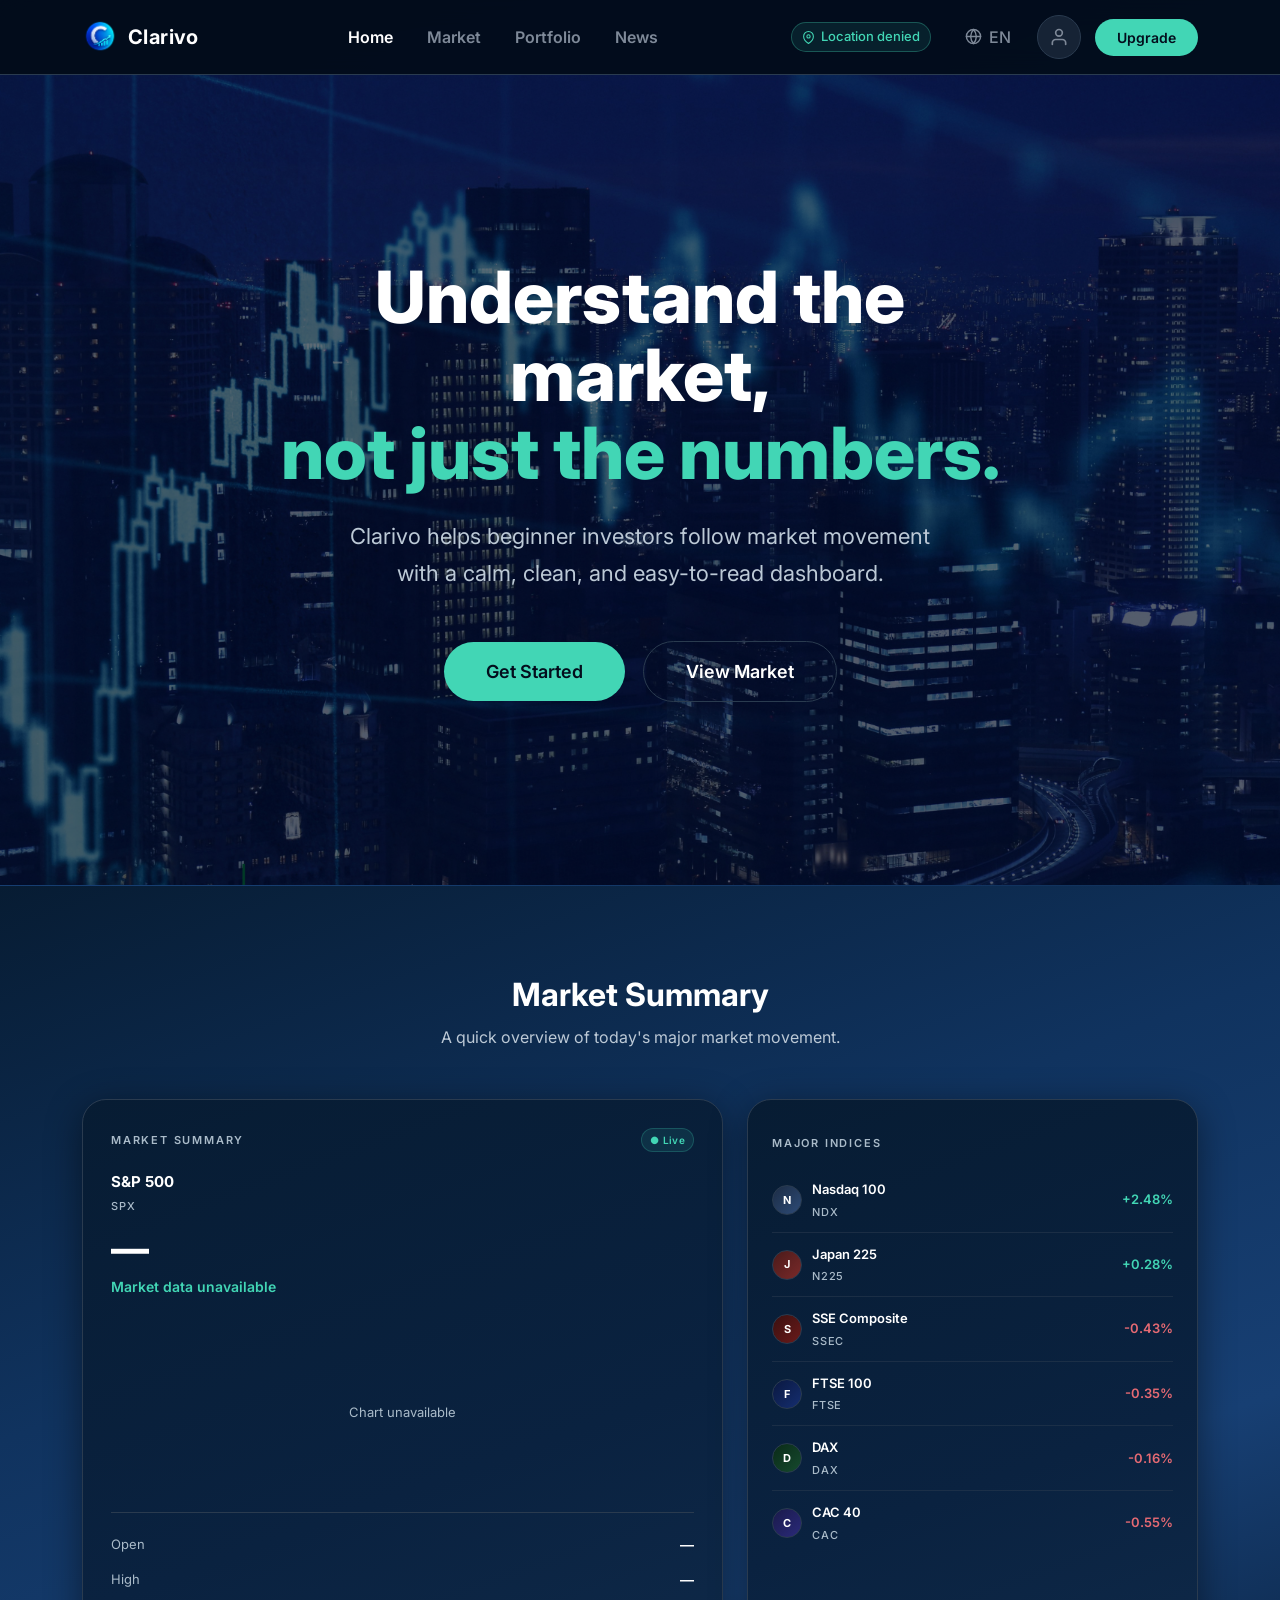
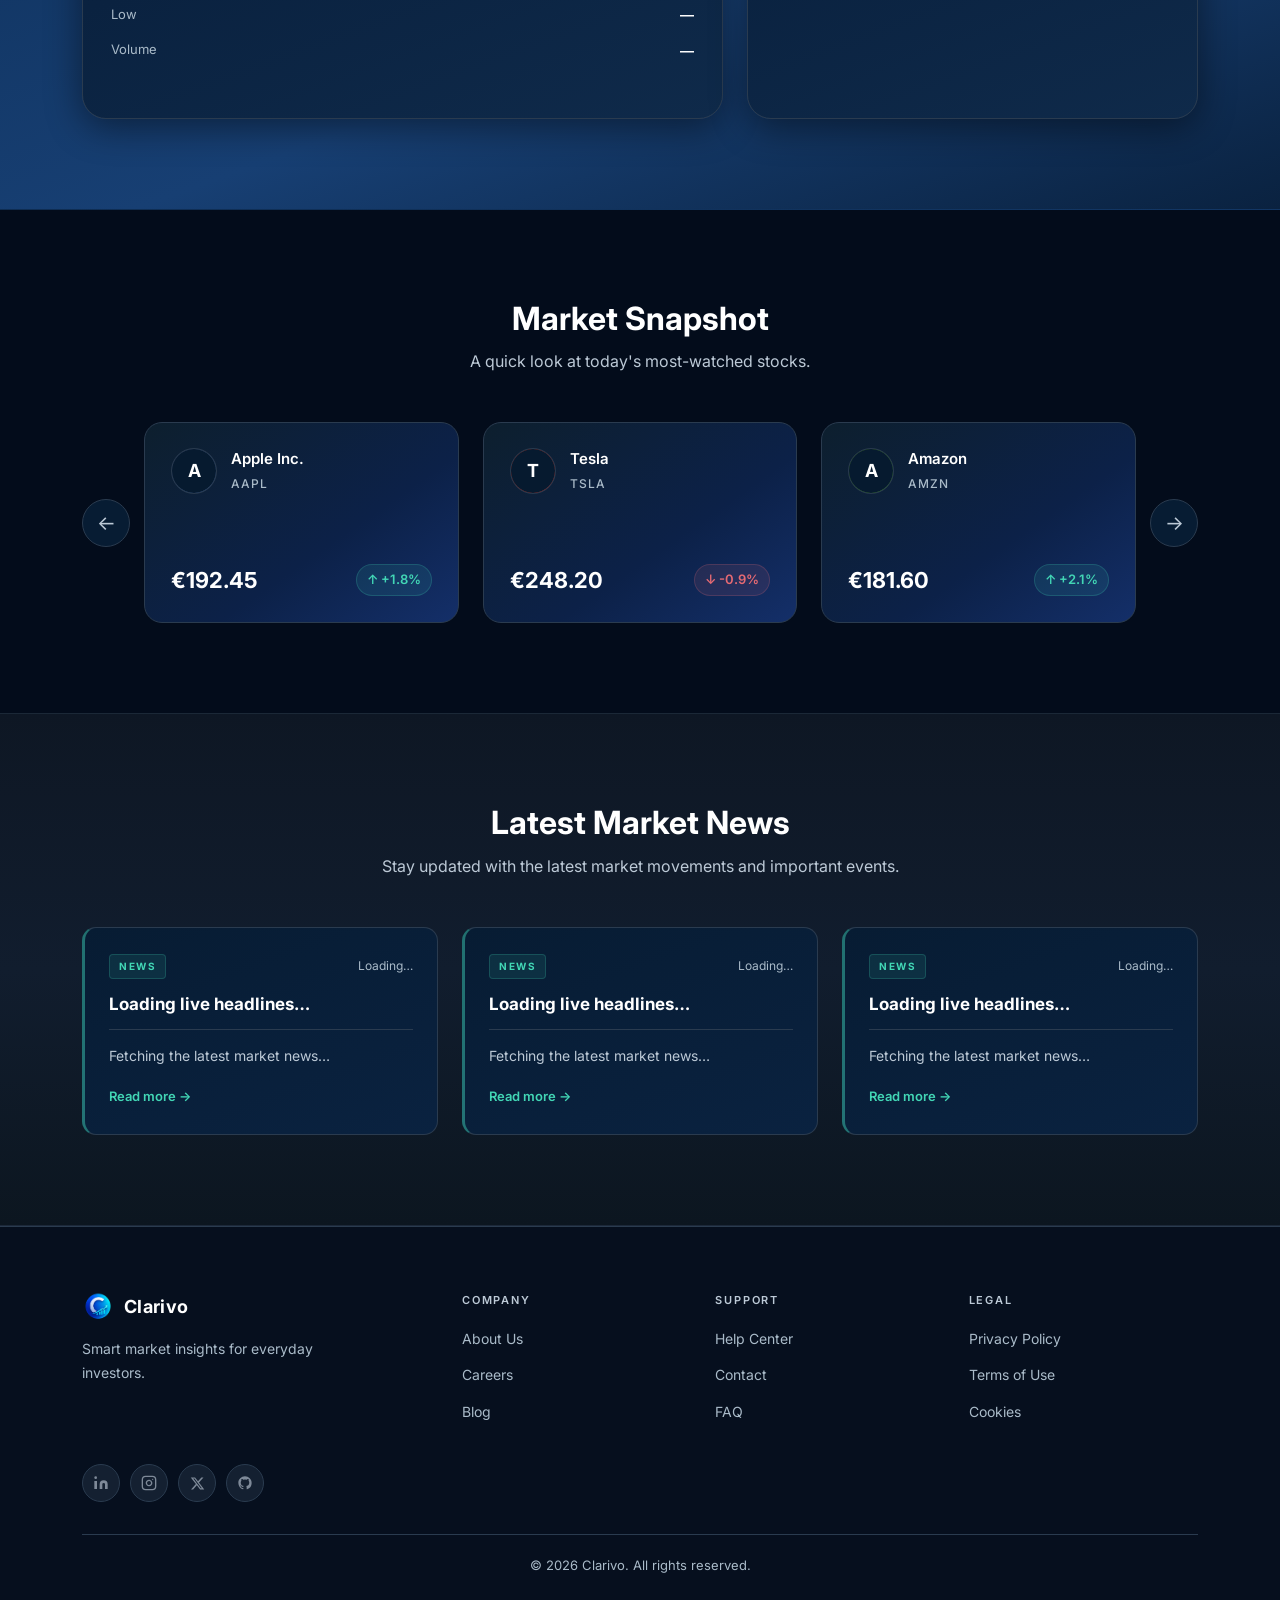
==== index.html @ 91204ec6 "Final Clarivo web project" ====
<!DOCTYPE html>
<html lang="en">
<head>
    <meta charset="UTF-8">
    <meta name="viewport" content="width=device-width, initial-scale=1.0">
    <title>Clarivo — Understand the Market</title>

    <!-- Bootstrap 5 -->
    <link rel="stylesheet" href="https://cdn.jsdelivr.net/npm/bootstrap@5.3.2/dist/css/bootstrap.min.css">

    <!-- Google Fonts — Inter -->
    <link rel="preconnect" href="https://fonts.googleapis.com">
    <link href="https://fonts.googleapis.com/css2?family=Inter:wght@300;400;500;600;700;800&display=swap" rel="stylesheet">

    <!-- Custom styles -->
    <link rel="stylesheet" href="style.css">
</head>
<body>

    <!-- ===== NAVBAR ===== -->
    <header>
        <nav class="navbar navbar-expand-lg clarivo-navbar" id="mainNav">
            <div class="container">

                <!-- Brand -->
                <a class="navbar-brand clarivo-brand" href="#">
                    <img src="assets/Logo.png" alt="Clarivo" class="brand-logo">
                    <span class="brand-text">Clarivo</span>
                </a>

                <!-- Mobile toggle -->
                <button class="navbar-toggler clarivo-toggler" type="button"
                        data-bs-toggle="collapse" data-bs-target="#navbarLinks"
                        aria-controls="navbarLinks" aria-expanded="false"
                        aria-label="Toggle navigation">
                    <span></span>
                    <span></span>
                    <span></span>
                </button>

                <!-- Nav links -->
                <div class="collapse navbar-collapse" id="navbarLinks">
                    <ul class="navbar-nav clarivo-nav-list">
                        <li class="nav-item">
                            <a class="nav-link active-link" href="index.html">Home</a>
                        </li>
                        <li class="nav-item">
                            <a class="nav-link" href="market.html">Market</a>
                        </li>
                        <li class="nav-item">
                            <a class="nav-link" href="portfolio.html">Portfolio</a>
                        </li>
                        <li class="nav-item">
                            <a class="nav-link" href="news.html">News</a>
                        </li>
                    </ul>

                    <!-- Right-side actions: language → profile → upgrade -->
                    <div class="nav-actions">
                        <span class="nav-lang">
                            <svg xmlns="http://www.w3.org/2000/svg" width="17" height="17" viewBox="0 0 24 24" fill="none" stroke="currentColor" stroke-width="2" stroke-linecap="round" stroke-linejoin="round"><circle cx="12" cy="12" r="10"/><line x1="2" y1="12" x2="22" y2="12"/><path d="M12 2a15.3 15.3 0 0 1 4 10 15.3 15.3 0 0 1-4 10 15.3 15.3 0 0 1-4-10 15.3 15.3 0 0 1 4-10z"/></svg>
                            EN
                        </span>
                        <a href="auth.html" class="nav-profile-btn" id="navProfileBtn" aria-label="Profile">
                            <svg xmlns="http://www.w3.org/2000/svg" width="20" height="20" viewBox="0 0 24 24" fill="none" stroke="currentColor" stroke-width="2" stroke-linecap="round" stroke-linejoin="round"><path d="M20 21v-2a4 4 0 0 0-4-4H8a4 4 0 0 0-4 4v2"/><circle cx="12" cy="7" r="4"/></svg>
                        </a>
                        <a href="pro.html" class="btn btn-clarivo-cta">Upgrade</a>
                    </div>
                </div>

            </div>
        </nav>
    </header>

    <!-- ===== HERO SECTION ===== -->
    <section class="hero-section" id="home">
        <div class="container">
            <div class="row justify-content-center">
                <div class="col-lg-8 col-md-10 text-center">

                    <h1 class="hero-heading">
                        Understand the market,<br>
                        <span class="heading-accent">not just the numbers.</span>
                    </h1>
                    <p class="hero-subtitle">
                        Clarivo helps beginner investors follow market movement
                        with a calm, clean, and easy-to-read dashboard.
                    </p>
                    <div class="hero-buttons">
                        <a href="auth.html" class="btn btn-clarivo-primary">Get Started</a>
                        <a href="#market" class="btn btn-clarivo-outline">View Market</a>
                    </div>

                </div>
            </div>
        </div>
    </section>

    <!-- ===== MARKET SUMMARY SECTION ===== -->
    <section class="summary-section" id="summary">
        <div class="container">

            <div class="section-header text-center">
                <h2 class="section-title">Market Summary</h2>
                <p class="section-subtitle">A quick overview of today's major market movement.</p>
            </div>

            <div class="row g-4 align-items-stretch">

                <!-- Market Summary card (left) -->
                <div class="col-lg-7 col-12">
                    <div class="market-summary-card">
                        <div class="ms-header">
                            <span class="ms-title">Market Summary</span>
                            <span class="ms-live-badge">● Live</span>
                        </div>
                        <div class="ms-index-block">
                            <p class="ms-index-name">S&amp;P 500</p>
                            <p class="ms-index-ticker">SPX</p>
                            <p class="ms-index-price">—</p>
                            <p class="ms-index-change">Loading live market data…</p>
                        </div>
                        <div class="ms-chart-wrap">
                            <canvas id="msSummaryChart" aria-label="S&amp;P 500 market summary chart"></canvas>
                            <p class="ms-chart-unavailable" id="msChartUnavailable" style="display:none;">Chart unavailable</p>
                        </div>
                        <div class="ms-stats-divider"></div>
                        <div class="ms-stats">
                            <div class="ms-stat-row">
                                <span class="ms-stat-label">Open</span>
                                <span class="ms-stat-value">—</span>
                            </div>
                            <div class="ms-stat-row">
                                <span class="ms-stat-label">High</span>
                                <span class="ms-stat-value">—</span>
                            </div>
                            <div class="ms-stat-row">
                                <span class="ms-stat-label">Low</span>
                                <span class="ms-stat-value">—</span>
                            </div>
                            <div class="ms-stat-row">
                                <span class="ms-stat-label">Volume</span>
                                <span class="ms-stat-value">—</span>
                            </div>
                        </div>
                    </div>
                </div>

                <!-- Major Indices card (right) -->
                <div class="col-lg-5 col-12">
                    <div class="major-indices-card">
                        <div class="mi-header">
                            <span class="mi-title">Major Indices</span>
                        </div>
                        <div class="mi-list">

                            <div class="mi-row">
                                <div class="mi-left">
                                    <span class="mi-icon mi-icon-nasdaq">N</span>
                                    <div>
                                        <p class="mi-name">Nasdaq 100</p>
                                        <p class="mi-ticker">NDX</p>
                                    </div>
                                </div>
                                <span class="mi-change positive">+2.48%</span>
                            </div>

                            <div class="mi-row">
                                <div class="mi-left">
                                    <span class="mi-icon mi-icon-japan">J</span>
                                    <div>
                                        <p class="mi-name">Japan 225</p>
                                        <p class="mi-ticker">N225</p>
                                    </div>
                                </div>
                                <span class="mi-change positive">+0.28%</span>
                            </div>

                            <div class="mi-row">
                                <div class="mi-left">
                                    <span class="mi-icon mi-icon-sse">S</span>
                                    <div>
                                        <p class="mi-name">SSE Composite</p>
                                        <p class="mi-ticker">SSEC</p>
                                    </div>
                                </div>
                                <span class="mi-change negative">-0.43%</span>
                            </div>

                            <div class="mi-row">
                                <div class="mi-left">
                                    <span class="mi-icon mi-icon-ftse">F</span>
                                    <div>
                                        <p class="mi-name">FTSE 100</p>
                                        <p class="mi-ticker">FTSE</p>
                                    </div>
                                </div>
                                <span class="mi-change negative">-0.35%</span>
                            </div>

                            <div class="mi-row">
                                <div class="mi-left">
                                    <span class="mi-icon mi-icon-dax">D</span>
                                    <div>
                                        <p class="mi-name">DAX</p>
                                        <p class="mi-ticker">DAX</p>
                                    </div>
                                </div>
                                <span class="mi-change negative">-0.16%</span>
                            </div>

                            <div class="mi-row">
                                <div class="mi-left">
                                    <span class="mi-icon mi-icon-cac">C</span>
                                    <div>
                                        <p class="mi-name">CAC 40</p>
                                        <p class="mi-ticker">CAC</p>
                                    </div>
                                </div>
                                <span class="mi-change negative">-0.55%</span>
                            </div>

                        </div>
                    </div>
                </div>

            </div>
        </div>
    </section>

    <!-- ===== MARKET SNAPSHOT ===== -->
    <section class="market-section" id="market">
        <div class="container">

            <div class="section-header text-center">
                <h2 class="section-title">Market Snapshot</h2>
                <p class="section-subtitle">A quick look at today's most-watched stocks.</p>
            </div>

            <div class="market-carousel-wrapper">

                <!-- Left arrow -->
                <button class="carousel-arrow" id="arrowLeft" aria-label="Previous stocks">&#8592;</button>

                <!-- Stock cards — rendered by script.js -->
                <div class="row gy-4" id="stockCarousel"></div>

                <!-- Right arrow -->
                <button class="carousel-arrow" id="arrowRight" aria-label="Next stocks">&#8594;</button>

            </div>
        </div>
    </section>

    <!-- ===== LATEST MARKET NEWS ===== -->
    <section class="news-section" id="news">
        <div class="container">

            <div class="section-header text-center">
                <h2 class="section-title">Latest Market News</h2>
                <p class="section-subtitle">Stay updated with the latest market movements and important events.</p>
            </div>

            <div class="row gy-4">

                <!-- News Card 1 — replaced with real headline by api.js once the news API responds -->
                <div class="col-lg-4 col-md-6 col-12">
                    <article class="news-card">
                        <div class="news-card-meta">
                            <span class="news-category">News</span>
                            <span class="news-date">Loading…</span>
                        </div>
                        <h3 class="news-title">Loading live headlines…</h3>
                        <div class="news-divider"></div>
                        <p class="news-text">
                            Fetching the latest market news…
                        </p>
                        <a href="#" class="news-link">Read more &rarr;</a>
                    </article>
                </div>

                <!-- News Card 2 — replaced with real headline by api.js once the news API responds -->
                <div class="col-lg-4 col-md-6 col-12">
                    <article class="news-card">
                        <div class="news-card-meta">
                            <span class="news-category">News</span>
                            <span class="news-date">Loading…</span>
                        </div>
                        <h3 class="news-title">Loading live headlines…</h3>
                        <div class="news-divider"></div>
                        <p class="news-text">
                            Fetching the latest market news…
                        </p>
                        <a href="#" class="news-link">Read more &rarr;</a>
                    </article>
                </div>

                <!-- News Card 3 — replaced with real headline by api.js once the news API responds -->
                <div class="col-lg-4 col-md-6 col-12">
                    <article class="news-card">
                        <div class="news-card-meta">
                            <span class="news-category">News</span>
                            <span class="news-date">Loading…</span>
                        </div>
                        <h3 class="news-title">Loading live headlines…</h3>
                        <div class="news-divider"></div>
                        <p class="news-text">
                            Fetching the latest market news…
                        </p>
                        <a href="#" class="news-link">Read more &rarr;</a>
                    </article>
                </div>

            </div>
        </div>
    </section>

    <!-- ===== FOOTER ===== -->
    <footer class="clarivo-footer">
        <div class="container">

            <!-- Top grid: 4 columns -->
            <div class="row gy-5 footer-grid">

                <!-- Column 1: Brand -->
                <div class="col-lg-4 col-md-6">
                    <div class="footer-brand-block">
                        <div class="footer-brand">
                            <img src="assets/Logo.png" alt="Clarivo" class="footer-logo">
                            <span class="footer-brand-name">Clarivo</span>
                        </div>
                        <p class="footer-desc">
                            Smart market insights for everyday investors.
                        </p>
                    </div>
                </div>

                <!-- Column 2: Company -->
                <div class="col-lg col-md-6 col-6">
                    <p class="footer-col-title">Company</p>
                    <ul class="footer-links">
                        <li><a href="#">About Us</a></li>
                        <li><a href="#">Careers</a></li>
                        <li><a href="#">Blog</a></li>
                    </ul>
                </div>

                <!-- Column 3: Support -->
                <div class="col-lg col-md-6 col-6">
                    <p class="footer-col-title">Support</p>
                    <ul class="footer-links">
                        <li><a href="#">Help Center</a></li>
                        <li><a href="#">Contact</a></li>
                        <li><a href="#">FAQ</a></li>
                    </ul>
                </div>

                <!-- Column 4: Legal -->
                <div class="col-lg col-md-6 col-6">
                    <p class="footer-col-title">Legal</p>
                    <ul class="footer-links">
                        <li><a href="#">Privacy Policy</a></li>
                        <li><a href="#">Terms of Use</a></li>
                        <li><a href="#">Cookies</a></li>
                    </ul>
                </div>

            </div>

            <!-- Social icons -->
            <div class="footer-social">
                <!-- LinkedIn -->
                <a href="#" class="footer-social-btn" aria-label="LinkedIn">
                    <svg xmlns="http://www.w3.org/2000/svg" width="16" height="16" viewBox="0 0 24 24" fill="currentColor">
                        <path d="M16 8a6 6 0 0 1 6 6v7h-4v-7a2 2 0 0 0-2-2 2 2 0 0 0-2 2v7h-4v-7a6 6 0 0 1 6-6z"/>
                        <rect x="2" y="9" width="4" height="12"/>
                        <circle cx="4" cy="4" r="2"/>
                    </svg>
                </a>
                <!-- Instagram -->
                <a href="#" class="footer-social-btn" aria-label="Instagram">
                    <svg xmlns="http://www.w3.org/2000/svg" width="16" height="16" viewBox="0 0 24 24" fill="none" stroke="currentColor" stroke-width="2" stroke-linecap="round" stroke-linejoin="round">
                        <rect x="2" y="2" width="20" height="20" rx="5" ry="5"/>
                        <path d="M16 11.37A4 4 0 1 1 12.63 8 4 4 0 0 1 16 11.37z"/>
                        <line x1="17.5" y1="6.5" x2="17.51" y2="6.5"/>
                    </svg>
                </a>
                <!-- X / Twitter -->
                <a href="#" class="footer-social-btn" aria-label="X">
                    <svg xmlns="http://www.w3.org/2000/svg" width="15" height="15" viewBox="0 0 24 24" fill="currentColor">
                        <path d="M18.244 2.25h3.308l-7.227 8.26 8.502 11.24H16.17l-5.214-6.817L4.99 21.75H1.68l7.73-8.835L1.254 2.25H8.08l4.713 6.231zm-1.161 17.52h1.833L7.084 4.126H5.117z"/>
                    </svg>
                </a>
                <!-- GitHub -->
                <a href="#" class="footer-social-btn" aria-label="GitHub">
                    <svg xmlns="http://www.w3.org/2000/svg" width="16" height="16" viewBox="0 0 24 24" fill="currentColor">
                        <path d="M12 2C6.477 2 2 6.484 2 12.017c0 4.425 2.865 8.18 6.839 9.504.5.092.682-.217.682-.483 0-.237-.008-.868-.013-1.703-2.782.605-3.369-1.343-3.369-1.343-.454-1.158-1.11-1.466-1.11-1.466-.908-.62.069-.608.069-.608 1.003.07 1.531 1.032 1.531 1.032.892 1.53 2.341 1.088 2.91.832.092-.647.35-1.088.636-1.338-2.22-.253-4.555-1.113-4.555-4.951 0-1.093.39-1.988 1.029-2.688-.103-.253-.446-1.272.098-2.65 0 0 .84-.27 2.75 1.026A9.564 9.564 0 0 1 12 6.844a9.59 9.59 0 0 1 2.504.337c1.909-1.296 2.747-1.027 2.747-1.027.546 1.379.202 2.398.1 2.651.64.7 1.028 1.595 1.028 2.688 0 3.848-2.339 4.695-4.566 4.943.359.309.678.92.678 1.855 0 1.338-.012 2.419-.012 2.747 0 .268.18.58.688.482A10.02 10.02 0 0 0 22 12.017C22 6.484 17.522 2 12 2z"/>
                    </svg>
                </a>
            </div>

            <!-- Divider -->
            <div class="footer-divider"></div>

            <!-- Bottom copyright -->
            <p class="footer-copy">&copy; 2026 Clarivo. All rights reserved.</p>

        </div>
    </footer>

    <!-- Bootstrap 5 JS -->
    <script src="https://cdn.jsdelivr.net/npm/bootstrap@5.3.2/dist/js/bootstrap.bundle.min.js"></script>

    <script src="script.js"></script>
    <script src="config.example.js"></script>
    <script src="config.js"></script>
    <script src="stock-data-service.js"></script>
    <script src="libs/chart.min.js"></script>
    <script src="api.js"></script>

</body>
</html>
---- style.css ----
/* =============================================
   Clarivo — Home Page Stylesheet
   Stack: HTML5, CSS3, Bootstrap 5
   ============================================= */

/* ---- Google Font ---- */
@import url('https://fonts.googleapis.com/css2?family=Inter:wght@300;400;500;600;700;800&display=swap');

/* ---- CSS Variables ---- */
:root {
    --bg-main:          #030D1C;
    --bg-mid:           #0A2240;
    --bg-card:          #071C33;
    --bg-stock-start:   #0D1F2E;
    --bg-stock-end:     #0C2148;
    --text-white:       #FFFFFF;
    --text-secondary:   #BCC9D6;
    --text-muted:       #AABBC9;
    --color-positive:   #42D6B5;
    --color-negative:   #E66A73;
    --border-color:     #2A3B4F;
    --company-logo-bg:  #061A2F;
    --nav-inactive:     #7E8998;
    --font-main:        'Inter', Arial, sans-serif;
    --section-padding:  90px 0;
}

/* ---- Global reset ---- */
*, *::before, *::after {
    margin: 0;
    padding: 0;
    box-sizing: border-box;
}

html {
    scroll-behavior: smooth;
}

body {
    font-family: var(--font-main);
    background-color: var(--bg-main);
    background-image: linear-gradient(160deg, #030D1C 0%, #0A2240 55%, #06101D 100%);
    background-attachment: fixed;
    color: var(--text-white);
    line-height: 1.65;
    min-height: 100vh;
}

/* =============================================
   NAVBAR
   ============================================= */

.clarivo-navbar {
    background-color: rgba(3, 13, 28, 0.92);
    backdrop-filter: blur(12px);
    -webkit-backdrop-filter: blur(12px);
    border-bottom: 1px solid var(--border-color);
    padding: 14px 0;
    position: sticky;
    top: 0;
    z-index: 1000;
}

.clarivo-brand {
    display: flex;
    align-items: center;
    gap: 10px;
    text-decoration: none;
}

.brand-logo {
    width: 36px;
    height: 36px;
    border-radius: 50%;
    object-fit: cover;
    flex-shrink: 0;
    display: block;
}

.brand-text {
    font-size: 20px;
    font-weight: 700;
    color: var(--text-white);
    letter-spacing: 0.4px;
}

.clarivo-navbar .nav-link {
    color: var(--nav-inactive);
    font-size: 16px;
    font-weight: 600;
    padding: 6px 26px;
    transition: color 0.2s ease;
}

/* Stretch nav links evenly across full available width */
.clarivo-nav-list {
    flex: 1;
    justify-content: center;
    gap: 18px;
}

.clarivo-navbar .nav-link:hover {
    color: var(--text-white);
}

.clarivo-navbar .nav-link.active-link {
    color: var(--text-white);
}

/* Right-side nav actions: language → profile → upgrade */
.nav-actions {
    display: flex;
    align-items: center;
    gap: 14px;
}

/* Language selector */
.nav-lang {
    display: flex;
    align-items: center;
    gap: 7px;
    font-size: 16px;
    font-weight: 500;
    color: var(--nav-inactive);
    cursor: default;
    padding: 6px 12px;
    border-radius: 6px;
    transition: color 0.2s ease;
}

.nav-lang:hover {
    color: var(--text-white);
}

/* Profile icon button */
.nav-profile-btn {
    display: flex;
    align-items: center;
    justify-content: center;
    width: 44px;
    height: 44px;
    border-radius: 50%;
    background-color: rgba(42, 59, 79, 0.5);
    border: 1px solid var(--border-color);
    color: var(--nav-inactive);
    cursor: pointer;
    transition: border-color 0.2s ease, color 0.2s ease, background-color 0.2s ease;
}

.nav-profile-btn:hover {
    border-color: rgba(255, 255, 255, 0.3);
    color: var(--text-white);
    background-color: rgba(42, 59, 79, 0.8);
}

.btn-clarivo-cta {
    background-color: var(--color-positive);
    color: #030D1C;
    font-weight: 600;
    font-size: 14px;
    padding: 8px 22px;
    border-radius: 50px;
    border: none;
    text-decoration: none;
    display: inline-block;
    transition: opacity 0.2s ease, transform 0.15s ease;
}

.btn-clarivo-cta:hover {
    background-color: #4BE3C2 !important;
    color: #030D1C !important;
    transform: translateY(-1px);
}

.btn-clarivo-cta:active {
    background-color: #36C7A8 !important;
    color: #030D1C !important;
    box-shadow: none !important;
    transform: none;
    border-color: transparent !important;
}

.btn-clarivo-cta:focus,
.btn-clarivo-cta:focus-visible {
    background-color: var(--color-positive) !important;
    color: #030D1C !important;
    box-shadow: 0 0 0 3px rgba(66, 214, 181, 0.30) !important;
    outline: none;
    border-color: transparent !important;
}

/* Mobile hamburger */
.clarivo-toggler {
    display: flex;
    flex-direction: column;
    gap: 5px;
    background: none;
    border: 1px solid var(--border-color);
    border-radius: 6px;
    padding: 8px 10px;
    cursor: pointer;
}

.clarivo-toggler span {
    display: block;
    width: 22px;
    height: 2px;
    background-color: var(--nav-inactive);
    border-radius: 2px;
    transition: background-color 0.2s ease;
}

.clarivo-toggler:hover span {
    background-color: var(--text-white);
}

#navbarLinks {
    /* keep padding when open on mobile */
}

@media (max-width: 991px) {
    #navbarLinks {
        padding-top: 16px;
        padding-bottom: 10px;
    }

    .clarivo-nav-list {
        flex-direction: column;
        gap: 4px;
    }

    .nav-actions {
        margin-top: 12px;
        padding-bottom: 6px;
    }
}

/* =============================================
   HERO SECTION
   ============================================= */

.hero-section {
    min-height: 90vh;
    padding: 80px 0;
    display: flex;
    align-items: center;
    position: relative;
    background-image: url('assets/Background.png');
    background-size: cover;
    background-position: center;
    background-repeat: no-repeat;
}

/* Dark overlay so text stays readable over the image */
.hero-section::before {
    content: '';
    position: absolute;
    inset: 0;
    background: rgba(3, 13, 28, 0.60);
    z-index: 0;
}

/* Keep content above the overlay */
.hero-section .container {
    position: relative;
    z-index: 1;
}

.hero-heading {
    font-size: 72px;
    font-weight: 800;
    line-height: 1.08;
    color: var(--text-white);
    margin-bottom: 26px;
}

.heading-accent {
    color: var(--color-positive);
}

.hero-subtitle {
    font-size: 22px;
    color: var(--text-secondary);
    line-height: 1.7;
    max-width: 600px;
    margin: 0 auto 48px;
    font-weight: 400;
}

.hero-buttons {
    display: flex;
    gap: 18px;
    flex-wrap: wrap;
    align-items: center;
    justify-content: center;
}

.btn-clarivo-primary {
    background-color: var(--color-positive);
    color: #030D1C;
    font-weight: 600;
    font-size: 18px;
    padding: 16px 42px;
    border-radius: 50px;
    border: none;
    text-decoration: none;
    display: inline-block;
    transition: opacity 0.2s ease, transform 0.15s ease;
}

.btn-clarivo-primary:hover {
    background-color: #4BE3C2 !important;
    color: #030D1C !important;
    transform: translateY(-2px);
}

.btn-clarivo-primary:active {
    background-color: #36C7A8 !important;
    color: #030D1C !important;
    box-shadow: none !important;
    transform: none;
    border-color: transparent !important;
}

.btn-clarivo-primary:focus,
.btn-clarivo-primary:focus-visible {
    background-color: var(--color-positive) !important;
    color: #030D1C !important;
    box-shadow: 0 0 0 3px rgba(66, 214, 181, 0.30) !important;
    outline: none;
    border-color: transparent !important;
}

.btn-clarivo-outline {
    background-color: transparent;
    color: var(--text-white);
    font-weight: 600;
    font-size: 18px;
    padding: 16px 42px;
    border-radius: 50px;
    border: 1px solid var(--border-color);
    text-decoration: none;
    display: inline-block;
    transition: border-color 0.2s ease, color 0.2s ease, transform 0.15s ease;
}

.btn-clarivo-outline:hover {
    border-color: rgba(255, 255, 255, 0.35);
    color: var(--text-white);
    transform: translateY(-2px);
}

/* =============================================
   MARKET SUMMARY SECTION
   ============================================= */

.summary-section {
    padding: var(--section-padding);
    background: linear-gradient(
        160deg,
        #071C33 0%,
        #10335F 40%,
        #173F73 70%,
        #0A2240 100%
    );
    border-top: 1px solid rgba(23, 63, 115, 0.5);
    border-bottom: 1px solid rgba(23, 63, 115, 0.5);
}

/* Shared card base */
.market-summary-card,
.major-indices-card {
    background: linear-gradient(160deg, #071C33 0%, #0A2240 60%, #0F2A4A 100%);
    border: 1px solid var(--border-color);
    border-radius: 24px;
    box-shadow: 0 8px 36px rgba(0, 0, 0, 0.45);
    overflow: hidden;
    height: 100%;
}

/* ---- Market Summary Card ---- */

.market-summary-card {
    padding: 28px 28px;
}

.ms-header {
    display: flex;
    align-items: center;
    justify-content: space-between;
    margin-bottom: 18px;
}

.ms-title {
    font-size: 11px;
    font-weight: 600;
    text-transform: uppercase;
    letter-spacing: 1.8px;
    color: var(--text-muted);
}

.ms-live-badge {
    font-size: 10px;
    font-weight: 600;
    color: var(--color-positive);
    background-color: rgba(66, 214, 181, 0.10);
    border: 1px solid rgba(66, 214, 181, 0.22);
    padding: 3px 8px;
    border-radius: 50px;
    letter-spacing: 0.3px;
}

.ms-index-block {
    padding-bottom: 18px;
}

.ms-index-name {
    font-size: 15px;
    font-weight: 700;
    color: var(--text-white);
    margin-bottom: 2px;
}

.ms-index-ticker {
    font-size: 11px;
    font-weight: 500;
    color: var(--text-muted);
    letter-spacing: 1px;
    text-transform: uppercase;
    margin-bottom: 14px;
}

.ms-index-price {
    font-size: 38px;
    font-weight: 800;
    color: var(--text-white);
    line-height: 1;
    letter-spacing: -1px;
    margin-bottom: 8px;
}

.ms-index-change {
    font-size: 14px;
    font-weight: 600;
    color: var(--color-positive);
    margin-bottom: 0;
}

.ms-chart-wrap {
    position: relative;
    height: 160px;
    margin: 16px 0 4px;
}

.ms-chart-wrap canvas {
    display: block;
    width: 100% !important;
    height: 100% !important;
}

.ms-chart-unavailable {
    display: none;
    align-items: center;
    justify-content: center;
    height: 100%;
    margin: 0;
    font-size: 13px;
    color: var(--text-muted);
}

/* Stat rows below chart */
.ms-stats-divider {
    height: 1px;
    background-color: var(--border-color);
    margin: 20px 0;
}

.ms-stats {
    display: flex;
    flex-direction: column;
    gap: 12px;
    padding-bottom: 28px;
}

.ms-stat-row {
    display: flex;
    justify-content: space-between;
    align-items: center;
}

.ms-stat-label {
    font-size: 13px;
    color: var(--text-muted);
    font-weight: 400;
}

.ms-stat-value {
    font-size: 14px;
    font-weight: 600;
    color: var(--text-white);
}

/* ---- Major Indices Card ---- */

.major-indices-card {
    padding: 28px 24px;
    display: flex;
    flex-direction: column;
}

.mi-header {
    margin-bottom: 14px;
}

.mi-title {
    font-size: 11px;
    font-weight: 600;
    text-transform: uppercase;
    letter-spacing: 1.8px;
    color: var(--text-muted);
}

.mi-list {
    display: flex;
    flex-direction: column;
    flex: 1;
}

.mi-row {
    display: flex;
    align-items: center;
    justify-content: space-between;
    padding: 11px 0;
    border-bottom: 1px solid rgba(42, 59, 79, 0.55);
}

.mi-row:last-child {
    border-bottom: none;
}

.mi-left {
    display: flex;
    align-items: center;
    gap: 10px;
}

.mi-icon {
    width: 30px;
    height: 30px;
    border-radius: 50%;
    border: 1px solid var(--border-color);
    display: inline-flex;
    align-items: center;
    justify-content: center;
    font-size: 11px;
    font-weight: 700;
    color: var(--text-white);
    flex-shrink: 0;
    background: linear-gradient(135deg, #1A3A6A, #2A5A9E);
}

.mi-icon-nasdaq  { background: linear-gradient(135deg, #1C2C44, #2D4B77); }
.mi-icon-japan   { background: linear-gradient(135deg, #4A1A1A, #7A2A2A); }
.mi-icon-sse     { background: linear-gradient(135deg, #3A1010, #6A1A1A); }
.mi-icon-ftse    { background: linear-gradient(135deg, #0A1840, #152E70); }
.mi-icon-dax     { background: linear-gradient(135deg, #0A2A18, #164A2E); }
.mi-icon-cac     { background: linear-gradient(135deg, #1A1A4A, #2A2A7A); }

.mi-name {
    font-size: 13px;
    font-weight: 600;
    color: var(--text-white);
    margin-bottom: 2px;
    white-space: nowrap;
}

.mi-ticker {
    font-size: 11px;
    font-weight: 500;
    color: var(--text-muted);
    letter-spacing: 0.8px;
    text-transform: uppercase;
    margin-bottom: 0;
}

.mi-change {
    font-size: 13px;
    font-weight: 600;
}

.mi-change.positive { color: var(--color-positive); }
.mi-change.negative { color: var(--color-negative); }

/* Color helpers */
.positive { color: var(--color-positive); }
.negative { color: var(--color-negative); }
.muted    { color: var(--text-muted); font-weight: 400; }

/* =============================================
   MARKET SNAPSHOT SECTION
   ============================================= */

.market-section {
    padding: var(--section-padding);
    background-color: rgba(3, 13, 28, 0.35);
}

.section-header {
    margin-bottom: 48px;
}

.section-title {
    font-size: 32px;
    font-weight: 700;
    color: var(--text-white);
    margin-bottom: 10px;
}

.section-subtitle {
    font-size: 16px;
    color: var(--text-secondary);
    font-weight: 400;
}

/* Stock card */
.stock-card-link {
    display: block;
    text-decoration: none;
    color: inherit;
}

.stock-card {
    background: linear-gradient(145deg, #0D1F2E 0%, #0C2148 60%, #142F69 100%);
    border: 1px solid var(--border-color);
    border-radius: 18px;
    padding: 24px 26px;
    transition: transform 0.25s ease, box-shadow 0.25s ease;
}

.stock-card:hover {
    transform: translateY(-5px);
    box-shadow: 0 16px 48px rgba(0, 0, 0, 0.4);
}

.stock-card-inner {
    display: flex;
    align-items: center;
    gap: 14px;
    margin-bottom: 18px;
}

/* Logo placeholder circles */
.stock-logo-placeholder {
    width: 46px;
    height: 46px;
    border-radius: 50%;
    border: 1px solid var(--border-color);
    display: flex;
    align-items: center;
    justify-content: center;
    font-size: 18px;
    font-weight: 700;
    color: var(--text-white);
    flex-shrink: 0;
    background: linear-gradient(135deg, #1A3A6A, #2A5A9E);
}

.stock-logo-placeholder.apple {
    background: linear-gradient(135deg, #1C2C44, #2D4B77);
}

.stock-logo-placeholder.tesla {
    background: linear-gradient(135deg, #4A1A1A, #8A2A2A);
}

.stock-logo-placeholder.amazon {
    background: linear-gradient(135deg, #1A3A1A, #2E6B2E);
}

.stock-logo-placeholder.microsoft {
    background: linear-gradient(135deg, #102040, #1B4A8A);
}

.stock-logo-placeholder.nvidia {
    background: linear-gradient(135deg, #0A2A1A, #1A6A40);
}

.stock-logo-placeholder.sap {
    background: linear-gradient(135deg, #0A1A3A, #163070);
}

.stock-logo-placeholder { position: relative; overflow: hidden; }
.stock-logo-img {
    position: absolute; inset: 0; width: 100%; height: 100%;
    object-fit: contain; border-radius: 50%;
    background: var(--company-logo-bg);
    padding: 4px;
}
.stock-logo-initial { position: relative; z-index: 0; }

.stock-info { flex: 1; }

.stock-chart-wrap {
    height: 36px;
    margin-bottom: 14px;
}

.stock-chart-wrap canvas {
    width: 100%;
    height: 100%;
    display: block;
}

.stock-name {
    font-size: 15px;
    font-weight: 600;
    color: var(--text-white);
    margin-bottom: 2px;
}

.stock-ticker {
    font-size: 12px;
    font-weight: 500;
    color: var(--text-muted);
    letter-spacing: 1px;
    margin-bottom: 0;
}

.stock-price-area {
    display: flex;
    align-items: center;
    justify-content: space-between;
}

.stock-price {
    font-size: 22px;
    font-weight: 700;
    color: var(--text-white);
    margin-bottom: 0;
}

.stock-change {
    font-size: 13px;
    font-weight: 600;
    padding: 4px 10px;
    border-radius: 50px;
}

.positive-badge {
    color: var(--color-positive);
    background-color: rgba(66, 214, 181, 0.10);
    border: 1px solid rgba(66, 214, 181, 0.20);
}

.negative-badge {
    color: var(--color-negative);
    background-color: rgba(230, 106, 115, 0.10);
    border: 1px solid rgba(230, 106, 115, 0.20);
}

/* Carousel wrapper — holds arrows + card row */
.market-carousel-wrapper {
    display: flex;
    align-items: center;
    gap: 14px;
}

/* The row of stock cards takes all remaining space */
.market-carousel-wrapper .row {
    flex: 1;
    min-width: 0;
}

/* Circular arrow buttons */
.carousel-arrow {
    width: 48px;
    height: 48px;
    min-width: 48px;
    border-radius: 50%;
    background-color: #071C33;
    border: 1px solid var(--border-color);
    color: var(--text-secondary);
    font-size: 20px;
    line-height: 1;
    cursor: pointer;
    display: flex;
    align-items: center;
    justify-content: center;
    transition: border-color 0.2s ease, color 0.2s ease, background-color 0.2s ease, transform 0.15s ease;
}

.carousel-arrow:hover {
    border-color: var(--color-positive);
    color: var(--color-positive);
    background-color: rgba(66, 214, 181, 0.08);
    transform: scale(1.05);
}

/* =============================================
   LATEST MARKET NEWS SECTION
   ============================================= */

.news-section {
    padding: var(--section-padding);
    background: linear-gradient(
        180deg,
        #0E1724 0%,
        #111D2E 50%,
        #0C1620 100%
    );
    border-top: 1px solid rgba(42, 59, 79, 0.5);
    border-bottom: 1px solid rgba(42, 59, 79, 0.5);
}

.news-card {
    background: linear-gradient(160deg, #071C33 0%, #0A2240 100%);
    border: 1px solid var(--border-color);
    border-left: 3px solid rgba(66, 214, 181, 0.45);
    border-radius: 14px;
    padding: 26px 24px;
    height: 100%;
    display: flex;
    flex-direction: column;
    transition: transform 0.25s ease, border-left-color 0.25s ease, box-shadow 0.25s ease;
}

.news-card:hover {
    transform: translateY(-4px);
    border-left-color: var(--color-positive);
    box-shadow: 0 12px 40px rgba(0, 0, 0, 0.35);
}

/* Category + date row */
.news-card-meta {
    display: flex;
    align-items: center;
    justify-content: space-between;
    margin-bottom: 14px;
}

.news-category {
    font-size: 10px;
    font-weight: 700;
    text-transform: uppercase;
    letter-spacing: 1.6px;
    color: var(--color-positive);
    background-color: rgba(66, 214, 181, 0.10);
    border: 1px solid rgba(66, 214, 181, 0.20);
    padding: 3px 9px;
    border-radius: 4px;
}

.news-date {
    font-size: 12px;
    font-weight: 400;
    color: var(--text-muted);
}

/* Card title */
.news-title {
    font-size: 17px;
    font-weight: 700;
    color: var(--text-white);
    line-height: 1.35;
    margin-bottom: 14px;
}

/* Thin divider below title */
.news-divider {
    height: 1px;
    background-color: var(--border-color);
    margin-bottom: 14px;
}

/* Description */
.news-text {
    font-size: 14px;
    color: var(--text-secondary);
    line-height: 1.7;
    flex: 1;
    margin-bottom: 18px;
}

/* Read more link */
.news-link {
    font-size: 13px;
    font-weight: 600;
    color: var(--color-positive);
    text-decoration: none;
    transition: color 0.2s ease;
    margin-top: auto;
}

.news-link:hover {
    color: #4BE3C2;
}

/* =============================================
   FOOTER
   ============================================= */

.clarivo-footer {
    background-color: #060F1E;
    border-top: 1px solid var(--border-color);
    padding: 64px 0 32px;
}

/* Brand block */
.footer-brand {
    display: flex;
    align-items: center;
    gap: 10px;
    margin-bottom: 14px;
}

.footer-logo {
    width: 32px;
    height: 32px;
    border-radius: 50%;
    object-fit: cover;
    flex-shrink: 0;
}

.footer-brand-name {
    font-size: 18px;
    font-weight: 700;
    color: var(--text-white);
    letter-spacing: 0.3px;
}

.footer-desc {
    font-size: 14px;
    color: var(--text-muted);
    line-height: 1.7;
    max-width: 260px;
    margin-bottom: 0;
}

/* Column headings */
.footer-col-title {
    font-size: 11px;
    font-weight: 600;
    text-transform: uppercase;
    letter-spacing: 1.8px;
    color: var(--text-secondary);
    margin-bottom: 16px;
}

/* Link lists */
.footer-links {
    list-style: none;
    padding: 0;
    margin: 0;
    display: flex;
    flex-direction: column;
    gap: 10px;
}

.footer-links a {
    font-size: 14px;
    color: var(--text-muted);
    text-decoration: none;
    transition: color 0.2s ease;
}

.footer-links a:hover {
    color: var(--text-white);
}

/* Social icons row */
.footer-social {
    display: flex;
    gap: 10px;
    margin-top: 40px;
}

.footer-social-btn {
    display: inline-flex;
    align-items: center;
    justify-content: center;
    width: 38px;
    height: 38px;
    border-radius: 50%;
    background-color: rgba(42, 59, 79, 0.4);
    border: 1px solid var(--border-color);
    color: var(--nav-inactive);
    text-decoration: none;
    transition: border-color 0.2s ease, color 0.2s ease, background-color 0.2s ease;
}

.footer-social-btn:hover {
    border-color: rgba(255, 255, 255, 0.3);
    color: var(--text-white);
    background-color: rgba(42, 59, 79, 0.75);
}

/* Divider */
.footer-divider {
    height: 1px;
    background-color: var(--border-color);
    margin: 32px 0 20px;
}

/* Copyright line */
.footer-copy {
    font-size: 13px;
    color: var(--text-muted);
    text-align: center;
    margin-bottom: 0;
}

/* Footer responsive */
@media (max-width: 767px) {
    .footer-social {
        margin-top: 28px;
    }
}

/* =============================================
   RESPONSIVE — MEDIA QUERIES
   ============================================= */

/* Tablet */
@media (max-width: 991px) {
    .hero-section {
        min-height: 75vh;
        padding: 70px 0;
    }

    .hero-heading {
        font-size: 54px;
    }

    .hero-subtitle {
        font-size: 20px;
    }

    .clarivo-nav-list {
        gap: 4px;
    }

    .carousel-arrow {
        width: 40px;
        height: 40px;
        min-width: 40px;
        font-size: 16px;
    }

    .ms-index-price {
        font-size: 32px;
    }
}

/* Medium screens */
@media (max-width: 767px) {
    .ms-index-price {
        font-size: 26px;
    }
}

/* Mobile */
@media (max-width: 576px) {
    .hero-section {
        min-height: 60vh;
        padding: 60px 0;
    }

    .hero-heading {
        font-size: 40px;
    }

    .hero-subtitle {
        font-size: 18px;
    }

    .hero-buttons {
        flex-direction: column;
    }

    .btn-clarivo-primary,
    .btn-clarivo-outline {
        width: 100%;
        text-align: center;
        font-size: 17px;
        padding: 15px 36px;
    }

    .section-title {
        font-size: 26px;
    }

    .nav-actions {
        flex-wrap: wrap;
        gap: 8px;
    }

    .carousel-arrow {
        width: 38px;
        height: 38px;
        min-width: 38px;
        font-size: 15px;
    }

    .ms-index-price {
        font-size: 28px;
    }
}

/* =============================================
   PRO PAGE — PRICING HERO
   ============================================= */

.pricing-hero-section {
    padding: 90px 0 64px;
    background: linear-gradient(180deg, #030D1C 0%, #071A30 60%, #030D1C 100%);
    text-align: center;
}

.pricing-hero-heading {
    font-size: 52px;
    font-weight: 800;
    line-height: 1.1;
    color: var(--text-white);
    margin-bottom: 20px;
}

.pricing-hero-subtitle {
    font-size: 18px;
    color: var(--text-secondary);
    line-height: 1.7;
    font-weight: 400;
    margin-bottom: 0;
}

/* =============================================
   PRO PAGE — PLANS SECTION
   ============================================= */

.plans-section {
    padding: 60px 0 90px;
    background: linear-gradient(180deg, #030D1C 0%, #071830 100%);
}

/* Base card */
.plan-card {
    background: linear-gradient(160deg, #071C33 0%, #0A2240 100%);
    border: 1px solid var(--border-color);
    border-radius: 16px;
    padding: 36px 30px;
    height: 100%;
    display: flex;
    flex-direction: column;
}

/* Highlighted Pro card */
.plan-card.plan-featured {
    background: linear-gradient(160deg, #0A2240 0%, #0F2A4A 60%, #122F56 100%);
    border-color: rgba(66, 214, 181, 0.38);
    border-top: 2px solid var(--color-positive);
    box-shadow: 0 12px 48px rgba(0, 0, 0, 0.45);
}

/* "Recommended" label on Pro card */
.plan-recommended-badge {
    display: inline-block;
    font-size: 10px;
    font-weight: 700;
    text-transform: uppercase;
    letter-spacing: 1.8px;
    color: var(--color-positive);
    background-color: rgba(66, 214, 181, 0.10);
    border: 1px solid rgba(66, 214, 181, 0.22);
    padding: 3px 10px;
    border-radius: 4px;
    margin-bottom: 18px;
    align-self: flex-start;
}

/* Plan tier name */
.plan-tier {
    font-size: 11px;
    font-weight: 700;
    text-transform: uppercase;
    letter-spacing: 2px;
    color: var(--text-muted);
    margin-bottom: 14px;
}

/* Price display */
.plan-price-block {
    display: flex;
    align-items: flex-end;
    gap: 3px;
    margin-bottom: 24px;
    line-height: 1;
}

.plan-currency {
    font-size: 20px;
    font-weight: 700;
    color: var(--text-white);
    align-self: flex-start;
    padding-top: 8px;
}

.plan-amount {
    font-size: 52px;
    font-weight: 800;
    color: var(--text-white);
    letter-spacing: -2px;
    line-height: 1;
}

.plan-period {
    font-size: 14px;
    font-weight: 500;
    color: var(--text-muted);
    padding-bottom: 7px;
}

/* Divider between price and features */
.plan-divider {
    height: 1px;
    background-color: var(--border-color);
    margin: 0 0 22px;
}

/* Feature list */
.plan-features {
    list-style: none;
    padding: 0;
    margin: 0 0 28px;
    display: flex;
    flex-direction: column;
    gap: 12px;
    flex: 1;
}

.plan-feature-item {
    display: flex;
    align-items: center;
    gap: 10px;
    font-size: 14px;
    font-weight: 500;
    line-height: 1.4;
}

.plan-feature-on {
    color: var(--text-secondary);
}

.plan-feature-off {
    color: var(--text-muted);
    opacity: 0.45;
}

/* Checkmark — plain text, no circle */
.plan-check {
    font-size: 13px;
    font-weight: 700;
    color: var(--color-positive);
    flex-shrink: 0;
    width: 16px;
}

/* Dash for unavailable features */
.plan-dash {
    font-size: 13px;
    font-weight: 600;
    color: var(--text-muted);
    flex-shrink: 0;
    width: 16px;
}

/* CTA buttons */
.btn-plan {
    display: block;
    width: 100%;
    font-size: 15px;
    font-weight: 600;
    padding: 13px 20px;
    border-radius: 10px;
    text-decoration: none;
    text-align: center;
    transition: opacity 0.2s ease, transform 0.15s ease, border-color 0.2s ease, color 0.2s ease;
}

.btn-plan-free {
    background-color: transparent;
    color: var(--text-secondary);
    border: 1px solid var(--border-color);
}

.btn-plan-free:hover {
    border-color: rgba(255, 255, 255, 0.28);
    color: var(--text-white);
    transform: translateY(-1px);
}

.btn-plan-pro {
    background-color: var(--color-positive);
    color: #030D1C;
    border: none;
}

.btn-plan-pro:hover {
    background-color: #4BE3C2;
    color: #030D1C;
    transform: translateY(-2px);
}

.btn-plan-pro:active {
    background-color: #36C7A8;
    color: #030D1C;
    box-shadow: none;
    transform: none;
}

.btn-plan-pro:focus,
.btn-plan-pro:focus-visible {
    background-color: var(--color-positive);
    color: #030D1C;
    box-shadow: 0 0 0 3px rgba(66, 214, 181, 0.30);
    outline: none;
}

.btn-plan-premium {
    background-color: transparent;
    color: var(--text-secondary);
    border: 1px solid rgba(66, 214, 181, 0.28);
}

.btn-plan-premium:hover {
    border-color: rgba(66, 214, 181, 0.55);
    color: var(--color-positive);
    transform: translateY(-1px);
}

/* Small trust note inside Pro card */
.plan-trust {
    font-size: 12px;
    color: var(--text-muted);
    text-align: center;
    margin-top: 12px;
    margin-bottom: 0;
}

/* Bottom note below all cards */
.plans-note {
    font-size: 13px;
    color: var(--text-muted);
    margin-top: 44px;
    margin-bottom: 0;
}

/* =============================================
   PRO PAGE — RESPONSIVE
   ============================================= */

@media (max-width: 991px) {
    .pricing-hero-heading {
        font-size: 40px;
    }
}

@media (max-width: 576px) {
    .pricing-hero-section {
        padding: 70px 0 50px;
    }

    .pricing-hero-heading {
        font-size: 30px;
    }

    .pricing-hero-subtitle {
        font-size: 16px;
    }

    .plan-amount {
        font-size: 44px;
    }

    .plan-card {
        padding: 28px 22px;
    }
}

/* =============================================
   PROFILE PAGE
   ============================================= */

.profile-section {
    min-height: calc(100vh - 140px);
    padding: 80px 0 80px;
    background: linear-gradient(160deg, #030D1C 0%, #071C33 50%, #030D1C 100%);
    display: flex;
    align-items: flex-start;
}

.profile-card {
    background: linear-gradient(160deg, #071C33 0%, #0A2240 60%, #0F2A4A 100%);
    border: 1px solid var(--border-color);
    border-radius: 20px;
    padding: 40px 36px;
    display: flex;
    flex-direction: column;
    align-items: center;
    text-align: center;
    box-shadow: 0 16px 48px rgba(0, 0, 0, 0.40);
    height: 100%;
}

/* Avatar circle */
.profile-avatar {
    width: 88px;
    height: 88px;
    border-radius: 50%;
    background: linear-gradient(135deg, #42D6B5 0%, #1FA8A0 100%);
    display: flex;
    align-items: center;
    justify-content: center;
    font-size: 36px;
    font-weight: 700;
    color: #030D1C;
    margin-bottom: 20px;
    flex-shrink: 0;
}

.profile-name {
    font-size: 22px;
    font-weight: 700;
    color: var(--text-white);
    margin-bottom: 6px;
}

.profile-email {
    font-size: 14px;
    color: var(--text-muted);
    margin-bottom: 20px;
}

.profile-plan-row {
    margin-bottom: 24px;
}

.profile-plan-badge {
    display: inline-block;
    background: rgba(66, 214, 181, 0.12);
    border: 1px solid rgba(66, 214, 181, 0.30);
    color: var(--color-positive);
    font-size: 13px;
    font-weight: 600;
    padding: 5px 16px;
    border-radius: 50px;
    letter-spacing: 0.3px;
}

.profile-upgrade-btn {
    width: 100%;
    text-align: center;
    margin-top: auto;
}

/* Settings column */
.profile-settings-title {
    font-size: 17px;
    font-weight: 700;
    color: var(--text-white);
    margin-bottom: 28px;
    align-self: flex-start;
    width: 100%;
    text-align: left;
}

.profile-setting-row {
    display: flex;
    align-items: center;
    justify-content: space-between;
    width: 100%;
    padding: 14px 0;
    border-bottom: 1px solid var(--border-color);
    text-align: left;
    gap: 12px;
}

.profile-setting-info {
    flex: 1;
    min-width: 0;
}

.profile-setting-label {
    font-size: 13px;
    color: var(--text-muted);
    margin-bottom: 2px;
}

.profile-setting-value {
    font-size: 15px;
    font-weight: 600;
    color: var(--text-white);
    margin-bottom: 0;
}

.profile-setting-btn {
    background: rgba(66, 214, 181, 0.08);
    border: 1px solid rgba(66, 214, 181, 0.22);
    border-radius: 50px;
    color: var(--color-positive);
    font-family: var(--font-main);
    font-size: 13px;
    font-weight: 600;
    padding: 6px 16px;
    cursor: pointer;
    transition: background-color 0.2s ease, border-color 0.2s ease;
    text-decoration: none;
    white-space: nowrap;
    flex-shrink: 0;
}

.profile-setting-btn:hover {
    background: rgba(66, 214, 181, 0.16);
    border-color: rgba(66, 214, 181, 0.45);
    color: var(--color-positive);
}

.profile-divider {
    width: 100%;
    height: 1px;
    background-color: var(--border-color);
    margin: 24px 0;
}

.profile-logout-btn {
    width: 100%;
    background: rgba(230, 106, 115, 0.10);
    border: 1px solid rgba(230, 106, 115, 0.28);
    border-radius: 50px;
    color: var(--color-negative);
    font-family: var(--font-main);
    font-size: 15px;
    font-weight: 600;
    padding: 12px 24px;
    cursor: pointer;
    transition: background-color 0.2s ease, border-color 0.2s ease;
    margin-top: auto;
}

.profile-logout-btn:hover {
    background: rgba(230, 106, 115, 0.20);
    border-color: rgba(230, 106, 115, 0.50);
}

/* Active/highlighted profile icon */
.nav-profile-btn.active-link {
    color: var(--color-positive);
}

@media (max-width: 768px) {
    .profile-section {
        padding: 60px 0 60px;
    }

    .profile-card {
        padding: 30px 24px;
    }
}

/* =============================================
   PORTFOLIO & STOCK DETAIL PAGES
   ============================================= */

/* ---- Shared: icon button (search / bell) ---- */
.page-icon-btn {
    position: relative;
    display: inline-flex;
    align-items: center;
    justify-content: center;
    width: 44px;
    height: 44px;
    border-radius: 50%;
    background-color: rgba(42, 59, 79, 0.5);
    border: 1px solid var(--border-color);
    color: var(--text-secondary);
    cursor: pointer;
    transition: border-color 0.2s ease, color 0.2s ease, background-color 0.2s ease;
    flex-shrink: 0;
    text-decoration: none;
}

.page-icon-btn:hover {
    border-color: rgba(255, 255, 255, 0.3);
    color: var(--text-white);
    background-color: rgba(42, 59, 79, 0.8);
}

/* Green notification dot */
.pf-notify-dot {
    position: absolute;
    top: 8px;
    right: 8px;
    width: 8px;
    height: 8px;
    border-radius: 50%;
    background-color: var(--color-positive);
    border: 2px solid var(--bg-main);
    pointer-events: none;
}

/* =============================================
   PORTFOLIO PAGE — Hero
   ============================================= */

.pf-hero-section {
    padding: 44px 0 32px;
}

.pf-hero-row {
    display: flex;
    align-items: center;
    justify-content: space-between;
    gap: 16px;
}

.pf-hero-heading {
    font-size: 36px;
    font-weight: 800;
    color: var(--text-white);
    margin-bottom: 6px;
    line-height: 1.1;
}

.pf-hero-subtitle {
    font-size: 15px;
    color: var(--text-secondary);
    font-weight: 400;
    margin-bottom: 0;
}

/* =============================================
   PORTFOLIO PAGE — Main content area
   ============================================= */

.pf-content-section {
    padding: 36px 0 80px;
}

/* =============================================
   PORTFOLIO VALUE CARD
   ============================================= */

.pf-value-card {
    background: linear-gradient(145deg, #0C2148 0%, #1A3D7C 60%, #1E4C8F 100%);
    border: 1px solid rgba(66, 214, 181, 0.22);
    border-radius: 24px;
    overflow: hidden;
    box-shadow: 0 12px 48px rgba(0, 0, 0, 0.5);
}

.pf-value-card-top {
    padding: 32px 32px 24px;
}

.pf-card-header {
    display: flex;
    align-items: center;
    justify-content: space-between;
    flex-wrap: wrap;
    gap: 10px;
    margin-bottom: 14px;
}

.pf-card-label {
    font-size: 11px;
    font-weight: 600;
    text-transform: uppercase;
    letter-spacing: 1.8px;
    color: rgba(188, 201, 214, 0.75);
}

.pf-market-badge {
    display: inline-flex;
    align-items: center;
    gap: 6px;
    font-size: 11px;
    font-weight: 600;
    color: var(--color-positive);
    background-color: rgba(66, 214, 181, 0.12);
    border: 1px solid rgba(66, 214, 181, 0.28);
    padding: 4px 12px;
    border-radius: 50px;
}

.pf-market-dot {
    width: 6px;
    height: 6px;
    border-radius: 50%;
    background-color: var(--color-positive);
    flex-shrink: 0;
    animation: pf-pulse 2s infinite;
}

@keyframes pf-pulse {
    0%, 100% { opacity: 1; }
    50%       { opacity: 0.4; }
}

.pf-portfolio-value {
    font-size: 48px;
    font-weight: 800;
    color: var(--text-white);
    letter-spacing: -1.5px;
    line-height: 1;
    margin-bottom: 8px;
}

.pf-value-change {
    font-size: 15px;
    font-weight: 600;
    color: var(--color-positive);
    margin-bottom: 20px;
}

/* Time-period tab strip */
.pf-time-tabs {
    display: flex;
    gap: 4px;
    flex-wrap: wrap;
    margin-bottom: 20px;
}

.pf-time-tab {
    padding: 6px 14px;
    border-radius: 50px;
    font-size: 13px;
    font-weight: 600;
    font-family: var(--font-main);
    color: var(--text-muted);
    background: transparent;
    border: 1px solid transparent;
    cursor: pointer;
    transition: color 0.2s ease, background-color 0.2s ease, border-color 0.2s ease;
    line-height: 1;
}

.pf-time-tab:hover {
    color: var(--text-white);
}

.pf-time-tab.active {
    color: var(--color-positive);
    background-color: rgba(66, 214, 181, 0.12);
    border-color: rgba(66, 214, 181, 0.30);
}

/* Chart canvas wrapper */
.pf-chart-wrap {
    width: 100%;
    height: 160px;
    margin-bottom: 0;
    position: relative;
}

.pf-chart-wrap canvas {
    display: block;
    width: 100%;
    height: 100%;
}

.pf-chart-unavailable {
    display: flex;
    align-items: center;
    justify-content: center;
    width: 100%;
    height: 100%;
    margin: 0;
    font-size: 13px;
    font-weight: 500;
    color: var(--text-muted);
}

/* Bottom stats bar */
.pf-bottom-stats {
    display: flex;
    border-top: 1px solid rgba(255, 255, 255, 0.08);
}

.pf-stat-item {
    flex: 1;
    padding: 18px 24px;
    text-align: center;
    border-right: 1px solid rgba(255, 255, 255, 0.06);
}

.pf-stat-item:last-child {
    border-right: none;
}

.pf-stat-label {
    font-size: 10px;
    font-weight: 600;
    text-transform: uppercase;
    letter-spacing: 1.4px;
    color: rgba(188, 201, 214, 0.65);
    margin-bottom: 6px;
}

.pf-stat-value {
    font-size: 15px;
    font-weight: 700;
    color: var(--text-white);
    margin-bottom: 0;
}

.pf-stat-value.positive { color: var(--color-positive); }
.pf-stat-value.negative { color: var(--color-negative); }

/* =============================================
   SHARED SECTION CARD
   ============================================= */

.pf-section-card {
    background: linear-gradient(160deg, #071C33 0%, #0A2240 100%);
    border: 1px solid var(--border-color);
    border-radius: 20px;
    padding: 28px;
}

.pf-section-heading {
    font-size: 17px;
    font-weight: 700;
    color: var(--text-white);
    margin-bottom: 20px;
}

/* =============================================
   HOLDINGS ROWS
   ============================================= */

.pf-holding-row {
    display: flex;
    align-items: center;
    gap: 14px;
    padding: 14px 10px;
    border-bottom: 1px solid rgba(42, 59, 79, 0.5);
    border-radius: 10px;
    margin: 0 -10px;
    text-decoration: none;
    color: inherit;
    transition: background-color 0.2s ease;
    cursor: pointer;
}

.pf-holding-row:last-child {
    border-bottom: none;
}

.pf-holding-row:hover {
    background-color: rgba(66, 214, 181, 0.05);
    text-decoration: none;
    color: inherit;
}

.pf-holding-row:focus-visible {
    outline: 2px solid rgba(66, 214, 181, 0.5);
    outline-offset: 2px;
}

/* Stock logo image */
.pf-stock-logo {
    width: 44px;
    height: 44px;
    border-radius: 50%;
    object-fit: contain;
    border: 1px solid var(--border-color);
    flex-shrink: 0;
    background: var(--company-logo-bg);
    padding: 5px;
}

/* Letter fallback */
.pf-stock-fallback {
    width: 44px;
    height: 44px;
    border-radius: 50%;
    border: 1px solid var(--border-color);
    display: flex;
    align-items: center;
    justify-content: center;
    font-size: 17px;
    font-weight: 700;
    color: var(--text-white);
    flex-shrink: 0;
}

/* Holding text */
.pf-holding-info {
    flex: 1;
    min-width: 0;
}

.pf-holding-name {
    font-size: 15px;
    font-weight: 600;
    color: var(--text-white);
    margin-bottom: 3px;
    white-space: nowrap;
    overflow: hidden;
    text-overflow: ellipsis;
}

.pf-holding-meta {
    font-size: 12px;
    color: var(--text-muted);
    margin-bottom: 0;
    white-space: nowrap;
}

/* Mini sparkline canvas */
.pf-mini-chart-wrap {
    width: 80px;
    height: 40px;
    flex-shrink: 0;
}

.pf-mini-chart-wrap canvas {
    display: block;
    width: 100%;
    height: 100%;
}

/* Price + badge column */
.pf-holding-price-col {
    text-align: right;
    flex-shrink: 0;
}

.pf-holding-price {
    font-size: 15px;
    font-weight: 700;
    color: var(--text-white);
    margin-bottom: 5px;
    white-space: nowrap;
}

.pf-holding-change {
    font-size: 11px;
    font-weight: 600;
    padding: 3px 8px;
    border-radius: 50px;
    white-space: nowrap;
}

.pf-holding-chevron {
    color: var(--text-muted);
    flex-shrink: 0;
}

/* =============================================
   PORTFOLIO ALLOCATION — Donut
   ============================================= */

.pf-alloc-inner {
    display: flex;
    align-items: center;
    gap: 28px;
}

.pf-donut-wrap {
    width: 160px;
    height: 160px;
    flex-shrink: 0;
}

.pf-donut-wrap canvas {
    display: block;
    width: 100%;
    height: 100%;
}

/* Legend */
.pf-legend {
    flex: 1;
    display: flex;
    flex-direction: column;
    gap: 12px;
    list-style: none;
    padding: 0;
    margin: 0;
    min-width: 0;
}

.pf-legend-item {
    display: flex;
    align-items: center;
    gap: 10px;
    font-size: 13px;
    color: var(--text-secondary);
    min-width: 0;
}

.pf-legend-dot {
    width: 10px;
    height: 10px;
    border-radius: 50%;
    flex-shrink: 0;
}

.pf-legend-name {
    flex: 1;
    min-width: 0;
    white-space: nowrap;
    overflow: hidden;
    text-overflow: ellipsis;
}

.pf-legend-pct {
    font-size: 14px;
    font-weight: 700;
    color: var(--text-white);
    flex-shrink: 0;
}

/* =============================================
   RECENT ACTIVITY
   ============================================= */

.pf-activity-row {
    display: flex;
    align-items: center;
    gap: 12px;
    padding: 14px 0;
    border-bottom: 1px solid rgba(42, 59, 79, 0.5);
}

.pf-activity-row:last-child {
    border-bottom: none;
}

.pf-activity-icon {
    width: 36px;
    height: 36px;
    border-radius: 50%;
    display: flex;
    align-items: center;
    justify-content: center;
    flex-shrink: 0;
}

.pf-activity-buy {
    background-color: rgba(66, 214, 181, 0.12);
    border: 1px solid rgba(66, 214, 181, 0.25);
    color: var(--color-positive);
}

.pf-activity-sell {
    background-color: rgba(230, 106, 115, 0.12);
    border: 1px solid rgba(230, 106, 115, 0.25);
    color: var(--color-negative);
}

.pf-activity-info {
    flex: 1;
    min-width: 0;
}

.pf-activity-title {
    font-size: 14px;
    font-weight: 600;
    color: var(--text-white);
    margin-bottom: 2px;
    white-space: nowrap;
    overflow: hidden;
    text-overflow: ellipsis;
}

.pf-activity-date {
    font-size: 12px;
    color: var(--text-muted);
    margin-bottom: 0;
}

.pf-activity-amount {
    font-size: 14px;
    font-weight: 600;
    color: var(--text-white);
    flex-shrink: 0;
    white-space: nowrap;
}

.pf-activity-chevron {
    color: var(--text-muted);
    flex-shrink: 0;
}

/* =============================================
   STOCK DETAIL PAGE
   ============================================= */

.sd-page-section {
    padding: 36px 0 80px;
}

/* Top bar: back link + notification button */
.sd-top-bar {
    display: flex;
    align-items: center;
    justify-content: space-between;
    gap: 12px;
    margin-bottom: 16px;
}

.sd-back-btn {
    display: inline-flex;
    align-items: center;
    gap: 8px;
    font-size: 14px;
    font-weight: 600;
    color: var(--text-secondary);
    text-decoration: none;
    transition: color 0.2s ease;
    padding: 6px 0;
}

.sd-back-btn:hover {
    color: var(--text-white);
    text-decoration: none;
}

/* Page heading */
.sd-page-heading {
    font-size: 28px;
    font-weight: 800;
    color: var(--text-white);
    margin-bottom: 24px;
    line-height: 1.15;
}

/* ---- Main stock card ---- */
.sd-main-card {
    background: linear-gradient(145deg, #0C2148 0%, #1A3D7C 60%, #1E4C8F 100%);
    border: 1px solid rgba(66, 214, 181, 0.22);
    border-radius: 20px;
    padding: 28px;
    margin-bottom: 16px;
    box-shadow: 0 10px 40px rgba(0, 0, 0, 0.45);
}

.sd-main-inner {
    display: flex;
    align-items: center;
    gap: 16px;
    margin-bottom: 22px;
}

.sd-stock-logo {
    width: 56px;
    height: 56px;
    border-radius: 50%;
    object-fit: contain;
    border: 1px solid var(--border-color);
    flex-shrink: 0;
    background: var(--company-logo-bg);
    padding: 7px;
}

.sd-stock-name {
    font-size: 20px;
    font-weight: 700;
    color: var(--text-white);
    margin-bottom: 3px;
}

.sd-stock-ticker {
    font-size: 12px;
    font-weight: 500;
    color: var(--text-muted);
    letter-spacing: 1px;
    text-transform: uppercase;
    margin-bottom: 0;
}

.sd-price-row {
    display: flex;
    align-items: flex-end;
    justify-content: space-between;
    gap: 12px;
    flex-wrap: wrap;
}

.sd-price {
    font-size: 44px;
    font-weight: 800;
    color: var(--text-white);
    letter-spacing: -1.5px;
    line-height: 1;
    margin-bottom: 0;
}

/* Larger badge for the main price card */
.sd-main-badge {
    font-size: 15px;
    font-weight: 700;
    padding: 7px 18px;
    border-radius: 50px;
    align-self: flex-end;
}

/* ---- Performance chart card ---- */
.sd-chart-card {
    background: linear-gradient(160deg, #071C33 0%, #0A2240 100%);
    border: 1px solid var(--border-color);
    border-radius: 20px;
    padding: 24px 28px;
    margin-bottom: 16px;
}

.sd-chart-header {
    display: flex;
    align-items: center;
    justify-content: space-between;
    flex-wrap: wrap;
    gap: 12px;
    margin-bottom: 16px;
}

.sd-chart-title {
    font-size: 16px;
    font-weight: 700;
    color: var(--text-white);
    margin-bottom: 0;
}

.sd-chart-wrap {
    width: 100%;
    height: 200px;
}

.sd-chart-wrap canvas {
    display: block;
    width: 100%;
    height: 100%;
}

/* ---- Buy / Sell buttons ---- */
.sd-action-row {
    display: flex;
    gap: 12px;
    margin-bottom: 16px;
}

.sd-btn-buy,
.sd-btn-sell {
    flex: 1;
    display: inline-flex;
    align-items: center;
    justify-content: center;
    gap: 8px;
    padding: 14px 20px;
    border-radius: 14px;
    font-size: 16px;
    font-weight: 700;
    font-family: var(--font-main);
    border: none;
    cursor: pointer;
    transition: opacity 0.2s ease, transform 0.15s ease;
}

.sd-btn-buy {
    background-color: var(--color-positive);
    color: #030D1C;
}

.sd-btn-buy:hover {
    opacity: 0.88;
    transform: translateY(-1px);
}

.sd-btn-buy:active {
    opacity: 1;
    transform: none;
}

.sd-btn-sell {
    background-color: rgba(230, 106, 115, 0.12);
    color: var(--color-negative);
    border: 1px solid rgba(230, 106, 115, 0.35);
}

.sd-btn-sell:hover {
    background-color: rgba(230, 106, 115, 0.22);
    transform: translateY(-1px);
}

.sd-btn-sell:active {
    transform: none;
}

/* ---- Key info cards ---- */
.sd-info-card {
    background: linear-gradient(160deg, #071C33 0%, #0A2240 100%);
    border: 1px solid var(--border-color);
    border-radius: 14px;
    padding: 16px 18px;
    text-align: center;
}

.sd-info-label {
    font-size: 10px;
    font-weight: 600;
    text-transform: uppercase;
    letter-spacing: 1.5px;
    color: var(--text-muted);
    margin-bottom: 7px;
}

.sd-info-value {
    font-size: 16px;
    font-weight: 700;
    color: var(--text-white);
    margin-bottom: 0;
}

/* ---- News rows ---- */
.sd-news-row {
    display: flex;
    align-items: flex-start;
    gap: 14px;
    padding: 16px 0;
    border-bottom: 1px solid rgba(42, 59, 79, 0.5);
    cursor: pointer;
    transition: opacity 0.2s ease;
}

.sd-news-row:last-child {
    border-bottom: none;
    padding-bottom: 0;
}

.sd-news-row:hover {
    opacity: 0.78;
}

.sd-news-icon {
    width: 36px;
    height: 36px;
    border-radius: 10px;
    background-color: rgba(66, 214, 181, 0.10);
    border: 1px solid rgba(66, 214, 181, 0.22);
    display: flex;
    align-items: center;
    justify-content: center;
    flex-shrink: 0;
    color: var(--color-positive);
    margin-top: 1px;
}

.sd-news-body {
    flex: 1;
    min-width: 0;
}

.sd-news-title {
    font-size: 14px;
    font-weight: 600;
    color: var(--text-white);
    margin-bottom: 5px;
    line-height: 1.4;
}

.sd-news-time {
    font-size: 12px;
    color: var(--text-muted);
    margin-bottom: 0;
}

.sd-news-chevron {
    color: var(--text-muted);
    flex-shrink: 0;
    margin-top: 4px;
}

/* =============================================
   RESPONSIVE — PORTFOLIO & STOCK DETAIL
   ============================================= */

@media (max-width: 991px) {
    .pf-portfolio-value {
        font-size: 40px;
    }

    .sd-price {
        font-size: 36px;
    }
}

@media (max-width: 768px) {
    .pf-hero-heading {
        font-size: 28px;
    }

    .pf-value-card-top {
        padding: 24px 20px 20px;
    }

    .pf-portfolio-value {
        font-size: 34px;
    }

    .pf-bottom-stats {
        flex-wrap: wrap;
    }

    .pf-stat-item {
        flex: 1 1 33%;
        padding: 14px 12px;
    }

    .pf-stat-value {
        font-size: 13px;
    }

    .pf-alloc-inner {
        flex-direction: column;
        align-items: flex-start;
        gap: 20px;
    }

    .pf-donut-wrap {
        width: 140px;
        height: 140px;
        align-self: center;
    }

    .sd-page-heading {
        font-size: 22px;
    }

    .sd-price {
        font-size: 32px;
    }

    .sd-main-card {
        padding: 22px 20px;
    }

    .sd-btn-buy,
    .sd-btn-sell {
        font-size: 15px;
        padding: 12px 14px;
    }
}

@media (max-width: 576px) {
    .pf-hero-heading {
        font-size: 24px;
    }

    .pf-portfolio-value {
        font-size: 28px;
        letter-spacing: -0.5px;
    }

    .pf-time-tabs {
        gap: 2px;
    }

    .pf-time-tab {
        padding: 5px 10px;
        font-size: 12px;
    }

    .pf-mini-chart-wrap {
        display: none;
    }

    .pf-stat-item {
        flex: 1 1 50%;
        border-right: none;
        border-bottom: 1px solid rgba(255, 255, 255, 0.06);
    }

    .pf-stat-item:nth-child(odd) {
        border-right: 1px solid rgba(255, 255, 255, 0.06);
    }

    .pf-stat-item:last-child {
        border-bottom: none;
    }

    .pf-section-card {
        padding: 22px 18px;
    }

    .sd-price {
        font-size: 26px;
        letter-spacing: -0.5px;
    }

    .sd-chart-header {
        flex-direction: column;
        align-items: flex-start;
    }

    .sd-action-row {
        gap: 10px;
    }
}

/* =============================================
   NEWS PAGE
   ============================================= */

/* ---- Hero ---- */
.news-hero-section {
    padding: 64px 0 52px;
    position: relative;
    overflow: hidden;
    border-bottom: 1px solid var(--border-color);
    background: linear-gradient(160deg, #030D1C 0%, #071C33 55%, #030D1C 100%);
}

.news-hero-eyebrow {
    display: inline-block;
    font-size: 10px;
    font-weight: 700;
    text-transform: uppercase;
    letter-spacing: 2px;
    color: var(--color-positive);
    background: rgba(66, 214, 181, 0.10);
    border: 1px solid rgba(66, 214, 181, 0.22);
    padding: 4px 12px;
    border-radius: 50px;
    margin-bottom: 18px;
}

.news-hero-heading {
    font-size: 52px;
    font-weight: 800;
    color: var(--text-white);
    line-height: 1.08;
    margin-bottom: 14px;
    letter-spacing: -1px;
}

.news-hero-subtitle {
    font-size: 17px;
    color: var(--text-secondary);
    line-height: 1.7;
    max-width: 520px;
    margin-bottom: 32px;
    font-weight: 400;
}

/* Search bar */
.news-search-row {
    display: flex;
    align-items: center;
    gap: 10px;
    max-width: 540px;
}

.news-search-wrap {
    flex: 1;
    position: relative;
}

.news-search-icon {
    position: absolute;
    left: 16px;
    top: 50%;
    transform: translateY(-50%);
    color: var(--text-muted);
    pointer-events: none;
}

.news-search-input {
    width: 100%;
    background: rgba(7, 28, 51, 0.8);
    border: 1px solid var(--border-color);
    border-radius: 50px;
    padding: 12px 18px 12px 44px;
    font-size: 14px;
    font-family: var(--font-main);
    color: var(--text-white);
    outline: none;
    transition: border-color 0.2s ease, box-shadow 0.2s ease;
}

.news-search-input::placeholder {
    color: var(--text-muted);
}

.news-search-input:focus {
    border-color: rgba(99, 91, 255, 0.6);
    box-shadow: 0 0 0 3px rgba(99, 91, 255, 0.14);
}

/* Filter icon button */
.news-filter-btn {
    width: 46px;
    height: 46px;
    min-width: 46px;
    border-radius: 50%;
    background: rgba(7, 28, 51, 0.8);
    border: 1px solid var(--border-color);
    color: var(--text-secondary);
    display: inline-flex;
    align-items: center;
    justify-content: center;
    cursor: pointer;
    transition: border-color 0.2s ease, color 0.2s ease;
}

.news-filter-btn:hover {
    border-color: rgba(99, 91, 255, 0.5);
    color: var(--text-white);
}

/* ---- CSS Globe decoration ---- */
.news-globe-wrap {
    position: relative;
    width: 300px;
    height: 300px;
    flex-shrink: 0;
}

.news-globe {
    position: relative;
    width: 100%;
    height: 100%;
}

/* Outer glow blur */
.globe-glow {
    position: absolute;
    inset: 20px;
    border-radius: 50%;
    background: radial-gradient(circle at 40% 40%, rgba(99, 91, 255, 0.30) 0%, rgba(66, 214, 181, 0.10) 50%, transparent 75%);
    filter: blur(18px);
}

/* Concentric rings */
.globe-ring {
    position: absolute;
    border-radius: 50%;
    border: 1px solid rgba(99, 91, 255, 0.25);
    top: 50%; left: 50%;
    transform: translate(-50%, -50%);
}

.globe-ring-1 { width: 260px; height: 260px; border-color: rgba(99, 91, 255, 0.20); }
.globe-ring-2 { width: 200px; height: 200px; border-color: rgba(99, 91, 255, 0.30); animation: globe-spin 18s linear infinite; }
.globe-ring-3 { width: 140px; height: 140px; border-color: rgba(66, 214, 181, 0.35); animation: globe-spin 12s linear infinite reverse; }

@keyframes globe-spin {
    from { transform: translate(-50%, -50%) rotate(0deg); }
    to   { transform: translate(-50%, -50%) rotate(360deg); }
}

/* Dot grid */
.globe-dot-grid {
    position: absolute;
    inset: 30px;
    border-radius: 50%;
    background-image:
        radial-gradient(circle, rgba(99, 91, 255, 0.55) 1px, transparent 1px);
    background-size: 18px 18px;
    opacity: 0.35;
}

/* Floating ticker chips */
.globe-ticker {
    position: absolute;
    font-size: 10px;
    font-weight: 700;
    font-family: var(--font-main);
    padding: 4px 10px;
    border-radius: 50px;
    background: rgba(7, 28, 51, 0.88);
    border: 1px solid rgba(99, 91, 255, 0.35);
    color: var(--text-secondary);
    white-space: nowrap;
    animation: globe-float 4s ease-in-out infinite;
}

.gt-1 { top: 15%;  left: -10%; animation-delay: 0s;    color: var(--color-positive); border-color: rgba(66,214,181,0.35); }
.gt-2 { top: 55%;  left: -15%; animation-delay: 1s;    color: var(--color-negative); border-color: rgba(230,106,115,0.35); }
.gt-3 { top: 10%;  right: -5%; animation-delay: 0.5s;  color: var(--color-positive); border-color: rgba(66,214,181,0.35); }
.gt-4 { top: 65%;  right: -8%; animation-delay: 1.5s;  color: var(--text-secondary); }

@keyframes globe-float {
    0%, 100% { transform: translateY(0); }
    50%      { transform: translateY(-6px); }
}

/* ---- Market Snapshot section ---- */
.news-snapshot-section {
    padding: 48px 0 36px;
}

.news-snapshot-header {
    display: flex;
    align-items: center;
    gap: 14px;
    margin-bottom: 24px;
}

.news-section-title {
    font-size: 22px;
    font-weight: 700;
    color: var(--text-white);
    margin-bottom: 0;
}

/* Horizontal scrollable row of snapshot cards */
.news-snapshot-track {
    display: flex;
    gap: 14px;
    overflow-x: auto;
    padding-bottom: 8px;
    scrollbar-width: thin;
    scrollbar-color: var(--border-color) transparent;
}

.news-snapshot-track::-webkit-scrollbar {
    height: 4px;
}
.news-snapshot-track::-webkit-scrollbar-track { background: transparent; }
.news-snapshot-track::-webkit-scrollbar-thumb {
    background: var(--border-color);
    border-radius: 4px;
}

/* Individual snapshot card */
.ns-card {
    background: linear-gradient(145deg, #0D1F2E 0%, #0C2148 60%, #142F69 100%);
    border: 1px solid var(--border-color);
    border-radius: 16px;
    padding: 18px 20px 16px;
    min-width: 185px;
    flex-shrink: 0;
    transition: transform 0.22s ease, box-shadow 0.22s ease, border-color 0.22s ease;
    text-decoration: none;
    color: inherit;
    display: block;
    cursor: pointer;
}

.ns-card:hover {
    transform: translateY(-4px);
    box-shadow: 0 12px 36px rgba(0, 0, 0, 0.38);
    border-color: rgba(66, 214, 181, 0.28);
}

.ns-card-top {
    display: flex;
    align-items: center;
    gap: 10px;
    margin-bottom: 12px;
}

.ns-logo {
    width: 36px;
    height: 36px;
    border-radius: 50%;
    object-fit: cover;
    border: 1px solid var(--border-color);
    flex-shrink: 0;
    background: var(--bg-card);
}

.ns-logo-fb {
    width: 36px;
    height: 36px;
    font-size: 14px;
}

.ns-info { min-width: 0; }

.ns-name {
    font-size: 13px;
    font-weight: 600;
    color: var(--text-white);
    margin-bottom: 2px;
    white-space: nowrap;
    overflow: hidden;
    text-overflow: ellipsis;
}

.ns-ticker {
    font-size: 11px;
    color: var(--text-muted);
    font-weight: 500;
    letter-spacing: 0.8px;
    margin-bottom: 0;
    text-transform: uppercase;
}

/* Mini chart inside snapshot card */
.ns-chart-wrap {
    width: 100%;
    height: 44px;
    margin-bottom: 12px;
}

.ns-chart-wrap canvas {
    display: block;
    width: 100%;
    height: 100%;
}

.ns-card-bottom {
    display: flex;
    align-items: center;
    justify-content: space-between;
    gap: 8px;
}

.ns-price {
    font-size: 15px;
    font-weight: 700;
    color: var(--text-white);
    margin-bottom: 0;
    white-space: nowrap;
}

.ns-change {
    font-size: 11px;
    font-weight: 600;
    padding: 3px 8px;
    border-radius: 50px;
    white-space: nowrap;
}

/* ---- Latest News section ---- */
.news-main-section {
    padding: 12px 0 56px;
}

.news-main-header {
    display: flex;
    align-items: center;
    flex-wrap: wrap;
    gap: 18px;
    margin-bottom: 28px;
}

/* Category chips */
.news-chips {
    display: flex;
    flex-wrap: wrap;
    gap: 8px;
}

.news-chip {
    padding: 7px 18px;
    border-radius: 50px;
    font-size: 13px;
    font-weight: 600;
    font-family: var(--font-main);
    color: var(--text-muted);
    background: transparent;
    border: 1px solid var(--border-color);
    cursor: pointer;
    transition: color 0.18s ease, background 0.18s ease, border-color 0.18s ease;
    white-space: nowrap;
}

.news-chip:hover {
    color: var(--text-white);
    border-color: rgba(99, 91, 255, 0.4);
}

.news-chip.active {
    background: linear-gradient(135deg, #635BFF 0%, #4B44E8 100%);
    border-color: transparent;
    color: #fff;
}

/* ---- Featured News Card ---- */
.news-featured-card {
    position: relative;
    border-radius: 20px;
    overflow: hidden;
    min-height: 300px;
    display: flex;
    align-items: flex-end;
    margin-bottom: 28px;
    border: 1px solid var(--border-color);
    cursor: pointer;
    transition: transform 0.22s ease, box-shadow 0.22s ease;
}

.news-featured-card:hover {
    transform: translateY(-3px);
    box-shadow: 0 18px 56px rgba(0, 0, 0, 0.5);
}

/* CSS-only background */
.news-featured-bg {
    position: absolute;
    inset: 0;
    background: linear-gradient(135deg, #060E1E 0%, #0C2148 40%, #1E2A56 70%, #0A1840 100%);
    z-index: 0;
    overflow: hidden;
}

.news-featured-photo {
    position: absolute;
    inset: 0;
    width: 100%;
    height: 100%;
    object-fit: cover;
    object-position: center;
    z-index: 0;
}

.nfbg-grid {
    position: absolute;
    inset: 0;
    background-image:
        linear-gradient(rgba(99, 91, 255, 0.08) 1px, transparent 1px),
        linear-gradient(90deg, rgba(99, 91, 255, 0.08) 1px, transparent 1px);
    background-size: 32px 32px;
}

.nfbg-glow {
    position: absolute;
    width: 300px;
    height: 300px;
    top: -80px;
    right: -60px;
    border-radius: 50%;
    background: radial-gradient(circle, rgba(99, 91, 255, 0.25) 0%, transparent 70%);
    filter: blur(30px);
}

.news-featured-content {
    position: relative;
    z-index: 1;
    padding: 28px 28px 28px;
    background: linear-gradient(to top, rgba(3, 13, 28, 0.96) 0%, rgba(3, 13, 28, 0.70) 60%, transparent 100%);
    width: 100%;
}

.news-badge-featured {
    display: inline-block;
    font-size: 10px;
    font-weight: 700;
    text-transform: uppercase;
    letter-spacing: 1.8px;
    color: #fff;
    background: linear-gradient(135deg, #635BFF 0%, #4B44E8 100%);
    padding: 3px 10px;
    border-radius: 4px;
    margin-bottom: 12px;
}

.news-featured-title {
    font-size: 22px;
    font-weight: 700;
    color: var(--text-white);
    line-height: 1.3;
    margin-bottom: 10px;
}

.news-featured-desc {
    font-size: 14px;
    color: var(--text-secondary);
    line-height: 1.65;
    margin-bottom: 16px;
}

.news-featured-meta {
    display: flex;
    align-items: center;
    gap: 8px;
}

.news-source-dot {
    width: 6px;
    height: 6px;
    border-radius: 50%;
    background: var(--color-positive);
    flex-shrink: 0;
}

.news-meta-text {
    font-size: 12px;
    color: var(--text-muted);
    font-weight: 500;
}

.news-meta-sep {
    color: var(--border-color);
    font-size: 12px;
}

/* ---- More News heading ---- */
.news-more-heading {
    font-size: 16px;
    font-weight: 700;
    color: var(--text-white);
    margin-bottom: 16px;
}

/* ---- More news cards ---- */
.news-more-card {
    background: linear-gradient(160deg, #071C33 0%, #0A2240 100%);
    border: 1px solid var(--border-color);
    border-radius: 16px;
    overflow: hidden;
    height: 100%;
    cursor: pointer;
    transition: transform 0.22s ease, box-shadow 0.22s ease;
}

.news-more-card:hover {
    transform: translateY(-3px);
    box-shadow: 0 12px 36px rgba(0, 0, 0, 0.38);
}

/* Gradient image placeholder */
.nmc-img-wrap {
    width: 100%;
    height: 150px;
    overflow: hidden;
}

.news-card-image {
    width: 100%;
    height: 100%;
    object-fit: cover;
    object-position: center;
    display: block;
}

.nmc-img-wrap .news-card-image {
    border-radius: 0;
    margin-bottom: 0;
}

.nmc-img-grad {
    width: 100%;
    height: 100%;
    display: flex;
    align-items: flex-end;
    padding: 10px 14px;
}

.nmc-grad-blue   { background: linear-gradient(135deg, #0A1840 0%, #1E4C8F 100%); }
.nmc-grad-orange { background: linear-gradient(135deg, #1A0A00 0%, #5C2A00 100%); }
.nmc-grad-purple { background: linear-gradient(135deg, #0D0828 0%, #3A2C8A 100%); }

.nmc-img-label {
    font-size: 9px;
    font-weight: 700;
    letter-spacing: 1.6px;
    text-transform: uppercase;
    color: rgba(255, 255, 255, 0.55);
}

.nmc-body {
    padding: 16px;
}

.nmc-title {
    font-size: 14px;
    font-weight: 600;
    color: var(--text-white);
    line-height: 1.4;
    margin-bottom: 6px;
}

.nmc-desc {
    font-size: 13px;
    color: var(--text-secondary);
    line-height: 1.55;
    margin-bottom: 10px;
}

.nmc-meta {
    font-size: 11px;
    color: var(--text-muted);
    margin-bottom: 0;
}

.nmc-sep {
    margin: 0 4px;
    color: var(--border-color);
}

/* ---- News list card (right column) ---- */
.news-list-card {
    background: linear-gradient(160deg, #071C33 0%, #0A2240 100%);
    border: 1px solid var(--border-color);
    border-radius: 20px;
    overflow: hidden;
    margin-bottom: 16px;
}

.news-list-row {
    display: flex;
    align-items: flex-start;
    gap: 14px;
    padding: 18px 20px;
    border-bottom: 1px solid rgba(42, 59, 79, 0.5);
    cursor: pointer;
    transition: background-color 0.18s ease;
}

.news-list-row:last-child {
    border-bottom: none;
}

.news-list-row:hover {
    background-color: rgba(66, 214, 181, 0.04);
}

.nlr-body {
    flex: 1;
    min-width: 0;
}

.nlr-title {
    font-size: 13px;
    font-weight: 600;
    color: var(--text-white);
    line-height: 1.4;
    margin-bottom: 5px;
}

.nlr-desc {
    font-size: 12px;
    color: var(--text-secondary);
    line-height: 1.5;
    margin-bottom: 7px;
}

.nlr-meta {
    font-size: 11px;
    color: var(--text-muted);
    margin-bottom: 0;
}

.nlr-sep {
    margin: 0 4px;
    color: var(--border-color);
}

/* Thumbnail box */
.nlr-thumb {
    flex-shrink: 0;
    width: 60px;
    height: 60px;
    border-radius: 10px;
    overflow: hidden;
}

.nlr-thumb-grad {
    width: 100%;
    height: 100%;
    border-radius: 10px;
    display: flex;
    align-items: center;
    justify-content: center;
    font-size: 20px;
    font-weight: 700;
    color: var(--text-white);
}

.nlr-grad-dark   { background: linear-gradient(135deg, #0D1F2E, #0C2148); }
.nlr-grad-red    { background: linear-gradient(135deg, #4A1A1A, #8A2A2A); }
.nlr-grad-green  { background: linear-gradient(135deg, #1A3A1A, #2E6B2E); }
.nlr-grad-blue   { background: linear-gradient(135deg, #0A1840, #1B4A8A); }
.nlr-grad-teal   { background: linear-gradient(135deg, #0A2A1A, #1A6A40); }

/* ---- Subscribe card ---- */
.news-subscribe-card {
    background: linear-gradient(145deg, #0D0828 0%, #1A1060 55%, #0E0630 100%);
    border: 1px solid rgba(99, 91, 255, 0.28);
    border-radius: 20px;
    padding: 28px 24px;
    text-align: center;
}

.nsc-icon {
    width: 52px;
    height: 52px;
    border-radius: 50%;
    background: rgba(99, 91, 255, 0.14);
    border: 1px solid rgba(99, 91, 255, 0.30);
    display: flex;
    align-items: center;
    justify-content: center;
    color: #9D97FF;
    margin: 0 auto 16px;
}

.nsc-title {
    font-size: 18px;
    font-weight: 700;
    color: var(--text-white);
    margin-bottom: 8px;
}

.nsc-text {
    font-size: 13px;
    color: var(--text-secondary);
    line-height: 1.6;
    margin-bottom: 20px;
}

.nsc-form {
    display: flex;
    flex-direction: column;
    gap: 10px;
}

.nsc-input {
    width: 100%;
    background: rgba(255, 255, 255, 0.06);
    border: 1px solid rgba(99, 91, 255, 0.28);
    border-radius: 10px;
    padding: 11px 16px;
    font-size: 14px;
    font-family: var(--font-main);
    color: var(--text-white);
    outline: none;
    transition: border-color 0.2s ease;
}

.nsc-input::placeholder { color: var(--text-muted); }

.nsc-input:focus {
    border-color: rgba(99, 91, 255, 0.6);
}

.nsc-btn {
    width: 100%;
    padding: 12px;
    border-radius: 10px;
    border: none;
    background: linear-gradient(135deg, #635BFF 0%, #4B44E8 100%);
    color: #fff;
    font-size: 14px;
    font-weight: 700;
    font-family: var(--font-main);
    cursor: pointer;
    transition: opacity 0.2s ease, transform 0.15s ease;
}

.nsc-btn:hover {
    opacity: 0.88;
    transform: translateY(-1px);
}

/* ---- Empty state ---- */
.news-empty-state {
    text-align: center;
    padding: 64px 0 32px;
    color: var(--text-muted);
}

.news-empty-state svg {
    margin-bottom: 16px;
    opacity: 0.4;
}

.news-empty-state p {
    font-size: 15px;
    margin-bottom: 0;
}

/* =============================================
   NEWS PAGE — RESPONSIVE
   ============================================= */

@media (max-width: 991px) {
    .news-hero-heading { font-size: 40px; }

    .news-globe-wrap {
        width: 220px;
        height: 220px;
    }

    .globe-ring-1 { width: 190px; height: 190px; }
    .globe-ring-2 { width: 146px; height: 146px; }
    .globe-ring-3 { width: 100px; height: 100px; }
}

@media (max-width: 767px) {
    .news-hero-section { padding: 48px 0 40px; }
    .news-hero-heading { font-size: 32px; }
    .news-hero-subtitle { font-size: 15px; }

    .news-search-row { max-width: 100%; }

    .news-main-header { flex-direction: column; align-items: flex-start; gap: 12px; }

    .news-featured-title { font-size: 18px; }

    .news-snapshot-track { gap: 10px; }
    .ns-card { min-width: 160px; padding: 14px 14px 12px; }
}

@media (max-width: 576px) {
    .news-hero-heading { font-size: 26px; letter-spacing: -0.5px; }

    .news-chips { gap: 6px; }
    .news-chip { padding: 5px 13px; font-size: 12px; }

    .news-featured-card { min-height: 240px; }
    .news-featured-title { font-size: 16px; }

    .ns-card { min-width: 148px; }
}

/* =============================================
   NEWS PAGE FIXES
   ============================================= */

/* Language dropdown */
.nav-lang-dropdown {
    position: relative;
}

.nav-lang-toggle {
    background: none;
    border: none;
    cursor: pointer;
    font-family: var(--font-main);
}

.nav-lang-menu {
    position: absolute;
    top: calc(100% + 8px);
    right: 0;
    min-width: 88px;
    list-style: none;
    margin: 0;
    padding: 6px;
    background: #071C33;
    border: 1px solid var(--border-color);
    border-radius: 10px;
    box-shadow: 0 10px 32px rgba(0, 0, 0, 0.45);
    display: none;
    z-index: 1100;
}

.nav-lang-dropdown.open .nav-lang-menu {
    display: block;
}

.nav-lang-option {
    display: block;
    width: 100%;
    padding: 8px 12px;
    border: none;
    border-radius: 6px;
    background: transparent;
    color: var(--text-secondary);
    font-size: 14px;
    font-weight: 600;
    font-family: var(--font-main);
    text-align: left;
    cursor: pointer;
    transition: background-color 0.18s ease, color 0.18s ease;
}

.nav-lang-option:hover,
.nav-lang-option.active {
    background: rgba(99, 91, 255, 0.14);
    color: var(--text-white);
}

/* Logo slots — snapshot cards */
.ns-logo-slot {
    position: relative;
    width: 36px;
    height: 36px;
    flex-shrink: 0;
}

.ns-logo-slot .ns-logo {
    position: absolute;
    inset: 0;
    display: none;
    width: 100%; height: 100%;
    object-fit: contain;
    background: var(--company-logo-bg);
    border-radius: 50%;
    padding: 5px;
}

.ns-logo-slot .ns-logo-fb {
    position: absolute;
    inset: 0;
    display: flex;
}

.ns-logo-fb.microsoft,
.ns-logo-fb.nvidia {
    font-size: 11px;
    letter-spacing: -0.3px;
}

/* News list thumbnails */
.nlr-thumb {
    position: relative;
    overflow: hidden;
}

.nlr-thumb-img {
    position: absolute;
    inset: 0;
    width: 100%;
    height: 100%;
    object-fit: contain;
    border-radius: 10px;
    background: var(--company-logo-bg);
    padding: 6px;
    display: none;
}

.nlr-thumb .news-card-image {
    object-fit: cover;
    padding: 0;
    background: transparent;
    display: block;
}

.nlr-thumb .nlr-thumb-grad {
    position: absolute;
    inset: 0;
}

.nlr-fallback-text {
    font-size: 11px;
    font-weight: 700;
    color: rgba(255, 255, 255, 0.75);
}

/* Subscribe form messages */
.nsc-message {
    font-size: 13px;
    font-weight: 500;
    margin: 4px 0 0;
    min-height: 18px;
    line-height: 1.4;
}

.nsc-message-error {
    color: var(--color-negative);
}

.nsc-message-success {
    color: var(--color-positive);
}

@media (max-width: 576px) {
    .nav-lang-menu {
        right: auto;
        left: 0;
    }
}

/* Snapshot-only fallback logos (MS, NV) */
.ns-logo-slot > .ns-logo-fb:only-child {
    display: flex;
}

/* =============================================
   MARKET PAGE
   ============================================= */

/* ---- Hero ---- */
.mk-hero-section {
    padding: 64px 0 52px;
    border-bottom: 1px solid var(--border-color);
    background: linear-gradient(160deg, #030D1C 0%, #071C33 55%, #030D1C 100%);
    overflow: hidden;
    position: relative;
}

.mk-hero-eyebrow {
    display: inline-flex;
    align-items: center;
    gap: 8px;
    font-size: 10px;
    font-weight: 700;
    text-transform: uppercase;
    letter-spacing: 2px;
    color: var(--color-positive);
    background: rgba(66, 214, 181, 0.10);
    border: 1px solid rgba(66, 214, 181, 0.22);
    padding: 5px 14px;
    border-radius: 50px;
    margin-bottom: 18px;
}

.mk-pulse-dot {
    display: inline-block;
    width: 7px;
    height: 7px;
    border-radius: 50%;
    background: var(--color-positive);
    animation: pf-pulse 2s infinite;
    flex-shrink: 0;
}

.mk-hero-heading {
    font-size: 52px;
    font-weight: 800;
    color: var(--text-white);
    line-height: 1.08;
    margin-bottom: 14px;
    letter-spacing: -1px;
}

.mk-hero-subtitle {
    font-size: 17px;
    color: var(--text-secondary);
    line-height: 1.7;
    max-width: 500px;
    margin-bottom: 32px;
}

/* Search */
.mk-search-row {
    display: flex;
    align-items: center;
    gap: 10px;
    max-width: 540px;
}

.mk-search-wrap {
    flex: 1;
    position: relative;
}

.mk-search-icon {
    position: absolute;
    left: 16px;
    top: 50%;
    transform: translateY(-50%);
    color: var(--text-muted);
    pointer-events: none;
}

.mk-search-input {
    width: 100%;
    background: rgba(7, 28, 51, 0.8);
    border: 1px solid var(--border-color);
    border-radius: 50px;
    padding: 12px 18px 12px 44px;
    font-size: 14px;
    font-family: var(--font-main);
    color: var(--text-white);
    outline: none;
    transition: border-color 0.2s ease, box-shadow 0.2s ease;
}

.mk-search-input::placeholder { color: var(--text-muted); }

.mk-search-input:focus {
    border-color: rgba(66, 214, 181, 0.5);
    box-shadow: 0 0 0 3px rgba(66, 214, 181, 0.10);
}

/* ---- CSS Radar decoration ---- */
.mk-radar-wrap {
    position: relative;
    width: 300px;
    height: 300px;
    flex-shrink: 0;
}

.mk-radar {
    position: relative;
    width: 100%;
    height: 100%;
}

.mk-radar-glow {
    position: absolute;
    inset: 20px;
    border-radius: 50%;
    background: radial-gradient(circle at 50% 50%, rgba(66, 214, 181, 0.18) 0%, rgba(66, 214, 181, 0.04) 50%, transparent 75%);
    filter: blur(16px);
}

.mk-radar-ring {
    position: absolute;
    border-radius: 50%;
    top: 50%;
    left: 50%;
    transform: translate(-50%, -50%);
}

.mk-rr-1 { width: 260px; height: 260px; border: 1px solid rgba(66, 214, 181, 0.12); }
.mk-rr-2 { width: 190px; height: 190px; border: 1px solid rgba(66, 214, 181, 0.20); animation: globe-spin 20s linear infinite; }
.mk-rr-3 { width: 120px; height: 120px; border: 1px solid rgba(66, 214, 181, 0.32); animation: globe-spin 14s linear infinite reverse; }

.mk-radar-center {
    position: absolute;
    top: 50%;
    left: 50%;
    transform: translate(-50%, -50%);
    width: 10px;
    height: 10px;
    border-radius: 50%;
    background: var(--color-positive);
    box-shadow: 0 0 12px rgba(66, 214, 181, 0.7);
}

/* Sweeping radar line */
.mk-radar-sweep {
    position: absolute;
    top: 50%;
    left: 50%;
    width: 50%;
    height: 2px;
    transform-origin: 0 50%;
    background: linear-gradient(90deg, rgba(66, 214, 181, 0.7), transparent);
    border-radius: 2px;
    animation: mk-sweep 4s linear infinite;
}

@keyframes mk-sweep {
    from { transform: rotate(0deg); }
    to   { transform: rotate(360deg); }
}

/* Floating ticker chips */
.mk-float-chip {
    position: absolute;
    font-size: 10px;
    font-weight: 700;
    font-family: var(--font-main);
    padding: 4px 10px;
    border-radius: 50px;
    background: rgba(3, 13, 28, 0.88);
    border: 1px solid rgba(66, 214, 181, 0.28);
    color: var(--text-secondary);
    white-space: nowrap;
    animation: globe-float 4s ease-in-out infinite;
}

.mfc-1 { top: 14%;  left: -8%;  color: var(--color-positive); animation-delay: 0s; }
.mfc-2 { top: 58%;  left: -12%; animation-delay: 0.8s; }
.mfc-3 { top: 72%;  right: -6%; color: var(--color-negative); animation-delay: 1.2s; }
.mfc-4 { top: 10%;  right: -4%; color: var(--color-positive); animation-delay: 0.4s; }

/* ---- Sections ---- */
.mk-section {
    padding: 48px 0;
}

.mk-section-grid {
    padding-top: 16px;
}

.mk-section-header {
    display: flex;
    align-items: center;
    gap: 14px;
    margin-bottom: 24px;
}

.mk-section-title {
    font-size: 22px;
    font-weight: 700;
    color: var(--text-white);
    margin-bottom: 0;
}

/* ---- Index cards ---- */
.mk-index-card {
    background: linear-gradient(145deg, #0D1F2E 0%, #0C2148 60%, #142F69 100%);
    border: 1px solid var(--border-color);
    border-radius: 18px;
    padding: 20px;
    height: 100%;
    transition: transform 0.22s ease, box-shadow 0.22s ease, border-color 0.22s ease;
}

.mk-index-card:hover {
    transform: translateY(-4px);
    box-shadow: 0 14px 40px rgba(0, 0, 0, 0.4);
    border-color: rgba(66, 214, 181, 0.25);
}

.mk-idx-header {
    display: flex;
    align-items: center;
    gap: 10px;
    margin-bottom: 12px;
}

.mk-idx-icon {
    width: 36px;
    height: 36px;
    border-radius: 10px;
    display: flex;
    align-items: center;
    justify-content: center;
    font-size: 11px;
    font-weight: 800;
    letter-spacing: 0.3px;
    color: var(--text-white);
    flex-shrink: 0;
}

.mk-idx-sp   { background: linear-gradient(135deg, #0B2A5A, #1A5AAA); }
.mk-idx-nq   { background: linear-gradient(135deg, #0A1E3A, #1440A0); }
.mk-idx-dax  { background: linear-gradient(135deg, #0A2A16, #1A7040); }
.mk-idx-ftse { background: linear-gradient(135deg, #0A1840, #152E70); }

.mk-idx-flag {
    width: 100%; height: 100%; object-fit: cover;
    border-radius: 8px; display: block;
}

.mk-idx-name {
    font-size: 14px;
    font-weight: 700;
    color: var(--text-white);
    margin-bottom: 2px;
}

.mk-idx-region {
    font-size: 11px;
    color: var(--text-muted);
    margin-bottom: 0;
    font-weight: 500;
}

.mk-idx-chart-wrap {
    width: 100%;
    height: 48px;
    margin-bottom: 12px;
}

.mk-idx-chart-wrap canvas {
    display: block;
    width: 100%;
    height: 100%;
}

.mk-idx-footer {
    display: flex;
    align-items: center;
    justify-content: space-between;
    gap: 8px;
}

.mk-idx-value {
    font-size: 15px;
    font-weight: 700;
    color: var(--text-white);
    margin-bottom: 0;
    white-space: nowrap;
}

.mk-idx-change {
    font-size: 11px;
    font-weight: 600;
    padding: 3px 8px;
    border-radius: 50px;
    white-space: nowrap;
}

/* ---- Top stocks table ---- */
.mk-stocks-header {
    display: flex;
    align-items: center;
    justify-content: space-between;
    margin-bottom: 16px;
}

.mk-stock-row {
    display: flex;
    align-items: center;
    gap: 14px;
    padding: 14px 8px;
    border-bottom: 1px solid rgba(42, 59, 79, 0.5);
    border-radius: 10px;
    margin: 0 -8px;
    transition: background-color 0.18s ease;
    text-decoration: none;
    color: inherit;
    cursor: pointer;
    cursor: pointer;
}

.mk-stock-row:last-child { border-bottom: none; }

.mk-stock-row:hover { background-color: rgba(66, 214, 181, 0.04); }

/* Logo slot */
.mk-stock-logo-slot {
    position: relative;
    width: 40px;
    height: 40px;
    flex-shrink: 0;
}

.mk-stock-logo {
    position: absolute;
    inset: 0;
    width: 100%;
    height: 100%;
    border-radius: 50%;
    object-fit: contain;
    background: var(--company-logo-bg);
    padding: 6px;
    border: 1px solid var(--border-color);
    display: none;
}

.mk-stock-fallback {
    position: absolute;
    inset: 0;
    display: flex;
    width: 40px;
    height: 40px;
    font-size: 13px;
}

.mk-stock-info { flex: 1; min-width: 0; }

.mk-stock-name {
    font-size: 14px;
    font-weight: 600;
    color: var(--text-white);
    margin-bottom: 2px;
    white-space: nowrap;
    overflow: hidden;
    text-overflow: ellipsis;
}

.mk-stock-ticker {
    font-size: 11px;
    color: var(--text-muted);
    letter-spacing: 0.8px;
    text-transform: uppercase;
    margin-bottom: 0;
}

.mk-stock-chart-wrap {
    width: 80px;
    height: 36px;
    flex-shrink: 0;
}

.mk-stock-chart-wrap canvas {
    display: block;
    width: 100%;
    height: 100%;
}

.mk-stock-price-col {
    text-align: right;
    flex-shrink: 0;
}

.mk-stock-price {
    font-size: 14px;
    font-weight: 700;
    color: var(--text-white);
    margin-bottom: 4px;
    white-space: nowrap;
}

.mk-stock-change {
    font-size: 11px;
    font-weight: 600;
    padding: 3px 8px;
    border-radius: 50px;
    white-space: nowrap;
}

/* ---- Currency converter ---- */
.mk-conv-row {
    display: flex;
    flex-direction: column;
    gap: 5px;
    margin-bottom: 14px;
}

.mk-conv-label {
    font-size: 11px;
    font-weight: 600;
    text-transform: uppercase;
    letter-spacing: 1.2px;
    color: var(--text-muted);
}

.mk-conv-input,
.mk-conv-select {
    width: 100%;
    background: rgba(7, 28, 51, 0.8);
    border: 1px solid var(--border-color);
    border-radius: 10px;
    padding: 11px 14px;
    font-size: 14px;
    font-family: var(--font-main);
    color: var(--text-white);
    outline: none;
    transition: border-color 0.2s ease;
    appearance: none;
    -webkit-appearance: none;
}

.mk-conv-select {
    background-image: url("data:image/svg+xml,%3Csvg xmlns='http://www.w3.org/2000/svg' width='12' height='12' viewBox='0 0 24 24' fill='none' stroke='%23AABBC9' stroke-width='2'%3E%3Cpolyline points='6 9 12 15 18 9'/%3E%3C/svg%3E");
    background-repeat: no-repeat;
    background-position: right 14px center;
    padding-right: 36px;
    cursor: pointer;
}

.mk-conv-input:focus,
.mk-conv-select:focus {
    border-color: rgba(66, 214, 181, 0.5);
    box-shadow: 0 0 0 3px rgba(66, 214, 181, 0.10);
}

.mk-conv-select option { background: #071C33; color: var(--text-white); }

.mk-conv-swap-btn {
    display: flex;
    align-items: center;
    justify-content: center;
    width: 36px;
    height: 36px;
    border-radius: 50%;
    border: 1px solid var(--border-color);
    background: rgba(66, 214, 181, 0.08);
    color: var(--color-positive);
    cursor: pointer;
    margin: 0 auto 14px;
    transition: background-color 0.2s ease, transform 0.2s ease;
}

.mk-conv-swap-btn:hover {
    background: rgba(66, 214, 181, 0.18);
    transform: rotate(180deg);
}

.mk-conv-btn {
    width: 100%;
    padding: 12px;
    border: none;
    border-radius: 10px;
    background: var(--color-positive);
    color: #030D1C;
    font-size: 14px;
    font-weight: 700;
    font-family: var(--font-main);
    cursor: pointer;
    display: flex;
    align-items: center;
    justify-content: center;
    gap: 8px;
    transition: opacity 0.2s ease, transform 0.15s ease;
    margin-bottom: 14px;
}

.mk-conv-btn:hover { opacity: 0.88; transform: translateY(-1px); }

.mk-conv-result {
    background: rgba(66, 214, 181, 0.07);
    border: 1px solid rgba(66, 214, 181, 0.20);
    border-radius: 10px;
    padding: 14px;
    text-align: center;
}

.mk-conv-result-value {
    font-size: 22px;
    font-weight: 800;
    color: var(--color-positive);
    margin-bottom: 4px;
    letter-spacing: -0.5px;
}

.mk-conv-result-rate {
    font-size: 12px;
    color: var(--text-muted);
    margin-bottom: 0;
}

/* ---- Country markets ---- */
.mk-country-card {
    background: rgba(66, 214, 181, 0.05);
    border: 1px solid rgba(66, 214, 181, 0.18);
    border-radius: 12px;
    padding: 16px;
}

.mk-country-flag-row {
    display: flex;
    align-items: center;
    gap: 10px;
    margin-bottom: 12px;
}

.mk-country-flag {
    font-size: 24px;
    line-height: 1;
}

.mk-country-name {
    font-size: 15px;
    font-weight: 700;
    color: var(--text-white);
    margin-bottom: 0;
}

.mk-country-items {
    list-style: none;
    padding: 0;
    margin: 0;
    display: flex;
    flex-direction: column;
    gap: 8px;
}

.mk-country-items li {
    display: flex;
    align-items: center;
    justify-content: space-between;
    font-size: 13px;
    color: var(--text-secondary);
    padding: 6px 0;
    border-bottom: 1px solid rgba(42, 59, 79, 0.4);
}

.mk-country-items li:last-child { border-bottom: none; }

.mk-country-item-name { font-weight: 600; color: var(--text-white); }
.mk-country-item-ticker { color: var(--text-muted); font-size: 11px; letter-spacing: 0.8px; }

/* ---- Trending News mini ---- */
.mk-news-mini-card {
    position: relative;
    display: block;
    background: linear-gradient(160deg, #071C33 0%, #0A2240 100%);
    border: 1px solid var(--border-color);
    border-radius: 18px;
    padding: 0 0 12px;
    overflow: hidden;
    width: 100%;
    height: auto;
    transition: transform 0.22s ease, box-shadow 0.22s ease;
    cursor: pointer;
}

.mk-news-mini-card:hover {
    transform: translateY(-4px);
    box-shadow: 0 14px 40px rgba(0, 0, 0, 0.38);
}

.mk-nmcard-img {
    display: none;
    width: 100%;
    height: 180px;
    margin: 0;
    padding: 0;
    overflow: hidden;
    line-height: 0;
    font-size: 0;
    background: #061A2F;
}

.mk-nmcard-img-el,
.mk-nmcard-img .news-card-image {
    width: 100%;
    height: 180px;
    margin: 0;
    padding: 0;
    display: block;
    object-fit: cover;
    object-position: center center;
}

.mk-nmcard-body {
    position: relative;
    z-index: 1;
}

.mk-nmcard-glow {
    position: absolute;
    top: -40px;
    right: -40px;
    width: 150px;
    height: 150px;
    border-radius: 50%;
    filter: blur(40px);
    pointer-events: none;
    z-index: 0;
}

.mk-nmg-blue   { background: rgba(99, 91, 255, 0.25); }
.mk-nmg-green  { background: rgba(66, 214, 181, 0.20); }
.mk-nmg-orange { background: rgba(224, 136, 64, 0.22); }

.mk-nmcard-title,
.mk-nmcard-desc,
.mk-nmcard-meta { position: relative; z-index: 1; }

.mk-news-mini-card .news-badge-featured {
    display: inline-block;
    margin: 10px 20px 0;
}

.mk-nmcard-title {
    font-size: 15px;
    font-weight: 700;
    color: var(--text-white);
    line-height: 1.35;
    margin: 8px 20px 4px;
    display: -webkit-box;
    -webkit-line-clamp: 2;
    -webkit-box-orient: vertical;
    overflow: hidden;
}

.mk-nmcard-desc {
    font-size: 13px;
    color: var(--text-secondary);
    line-height: 1.5;
    margin: 0 20px 8px;
    display: -webkit-box;
    -webkit-line-clamp: 2;
    -webkit-box-orient: vertical;
    overflow: hidden;
}

.mk-nmcard-meta {
    font-size: 11px;
    color: var(--text-muted);
    margin: 0 20px;
}

/* ---- Empty state ---- */
.mk-empty-state {
    text-align: center;
    font-size: 14px;
    color: var(--text-muted);
    padding: 24px 0 8px;
    margin: 0;
}

/* =============================================
   MARKET PAGE — RESPONSIVE
   ============================================= */

@media (max-width: 991px) {
    .mk-hero-heading { font-size: 40px; }

    .mk-radar-wrap { width: 220px; height: 220px; }
    .mk-rr-1 { width: 190px; height: 190px; }
    .mk-rr-2 { width: 144px; height: 144px; }
    .mk-rr-3 { width: 96px;  height: 96px;  }
}

@media (max-width: 767px) {
    .mk-hero-section  { padding: 48px 0 40px; }
    .mk-hero-heading  { font-size: 32px; }
    .mk-hero-subtitle { font-size: 15px; }
    .mk-search-row    { max-width: 100%; }
    .mk-section       { padding: 36px 0; }
}

@media (max-width: 576px) {
    .mk-hero-heading  { font-size: 26px; letter-spacing: -0.5px; }
    .mk-stock-chart-wrap { display: none; }
}

/* Converter status / note */
.mk-conv-status {
    font-size: 13px;
    color: var(--text-muted);
    text-align: center;
    margin: 0 0 10px;
    min-height: 18px;
}

.mk-conv-error {
    font-size: 13px;
    color: var(--color-negative);
    text-align: center;
    margin: 0 0 10px;
    line-height: 1.45;
}

.mk-conv-note {
    font-size: 11px;
    color: var(--text-muted);
    text-align: center;
    margin: 12px 0 0;
    line-height: 1.5;
}
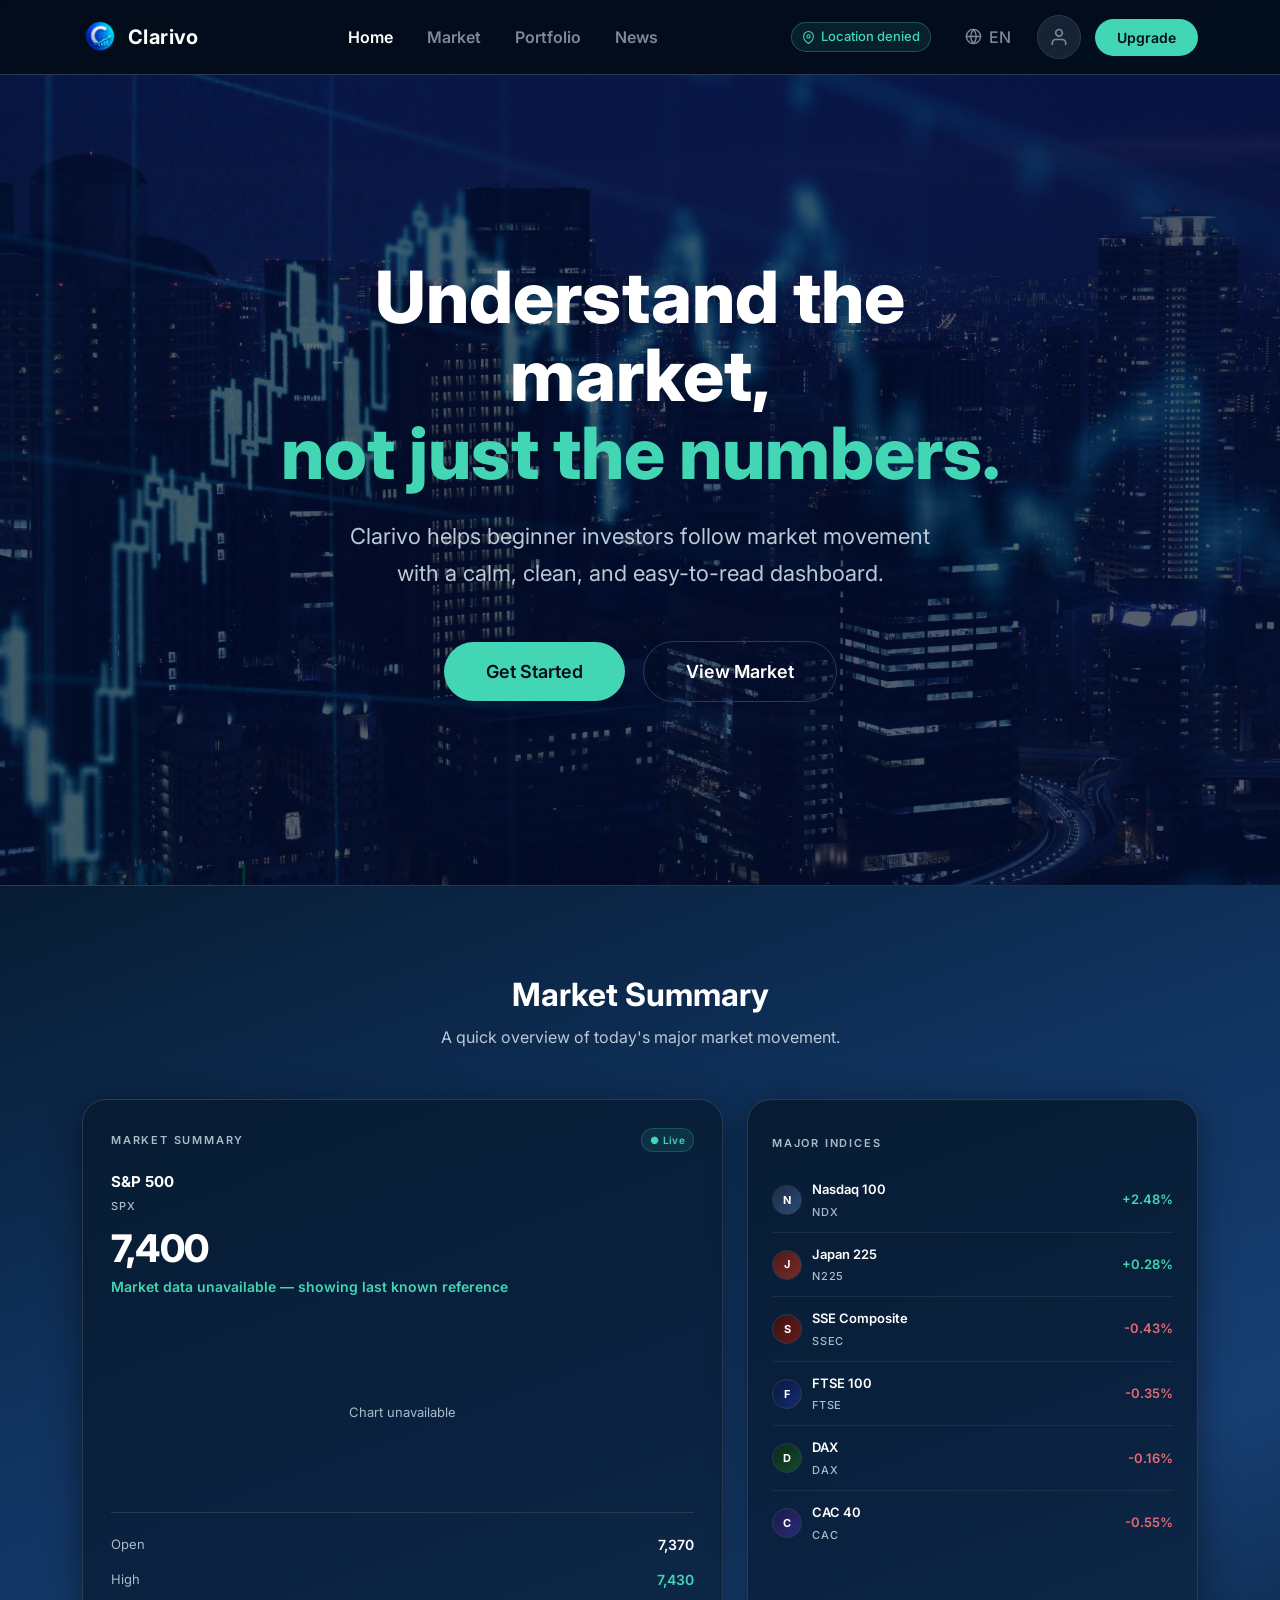
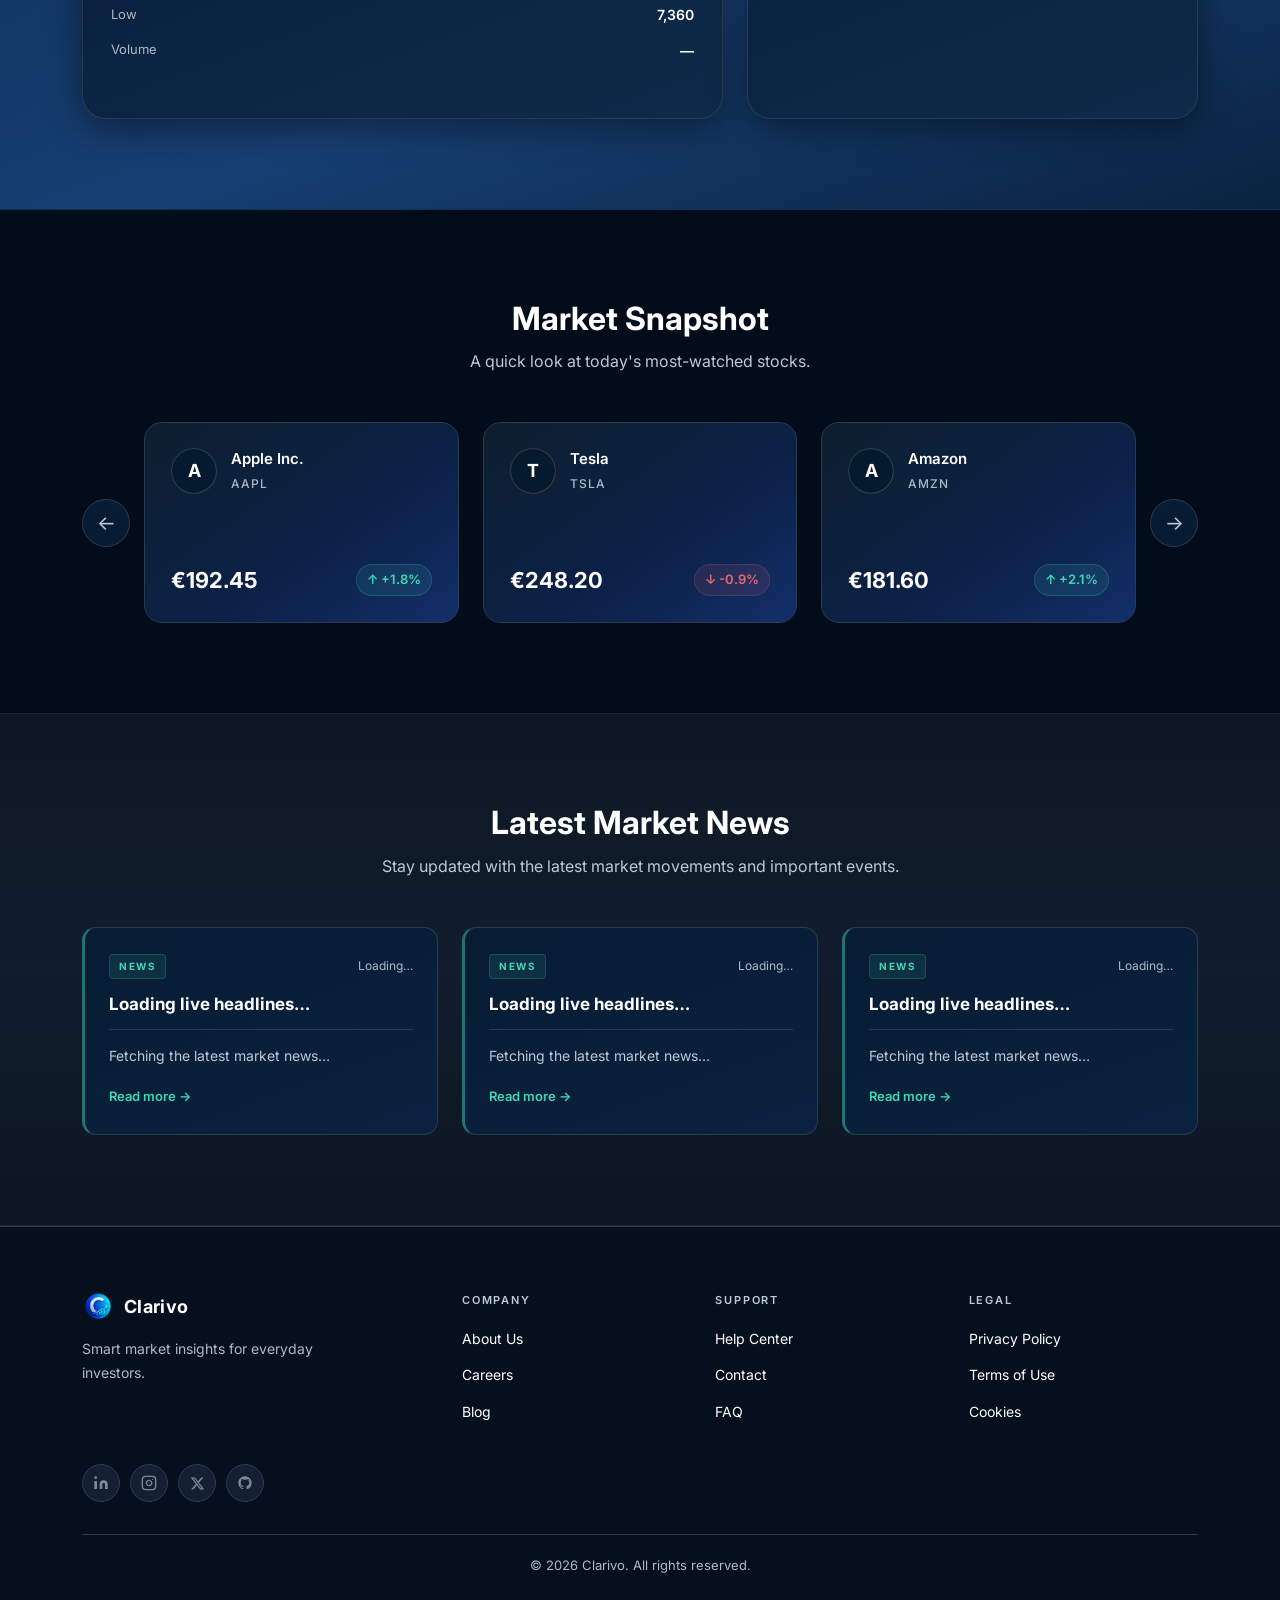
==== commit 5a5589c2: "final" ====
--- a/index.html
+++ b/index.html
@@ -57,10 +57,17 @@
 
                     <!-- Right-side actions: language → profile → upgrade -->
                     <div class="nav-actions">
-                        <span class="nav-lang">
-                            <svg xmlns="http://www.w3.org/2000/svg" width="17" height="17" viewBox="0 0 24 24" fill="none" stroke="currentColor" stroke-width="2" stroke-linecap="round" stroke-linejoin="round"><circle cx="12" cy="12" r="10"/><line x1="2" y1="12" x2="22" y2="12"/><path d="M12 2a15.3 15.3 0 0 1 4 10 15.3 15.3 0 0 1-4 10 15.3 15.3 0 0 1-4-10 15.3 15.3 0 0 1 4-10z"/></svg>
-                            EN
-                        </span>
+                        <div class="nav-lang-dropdown" id="navLangDropdown">
+                            <button class="nav-lang nav-lang-toggle" type="button" id="navLangToggle" aria-haspopup="listbox" aria-expanded="false">
+                                <svg xmlns="http://www.w3.org/2000/svg" width="17" height="17" viewBox="0 0 24 24" fill="none" stroke="currentColor" stroke-width="2" stroke-linecap="round" stroke-linejoin="round"><circle cx="12" cy="12" r="10"/><line x1="2" y1="12" x2="22" y2="12"/><path d="M12 2a15.3 15.3 0 0 1 4 10 15.3 15.3 0 0 1-4 10 15.3 15.3 0 0 1-4-10 15.3 15.3 0 0 1 4-10z"/></svg>
+                                <span id="navLangLabel">EN</span>
+                            </button>
+                            <ul class="nav-lang-menu" id="navLangMenu" role="listbox" aria-label="Select language">
+                                <li><button type="button" class="nav-lang-option active" data-lang="EN" role="option">EN</button></li>
+                                <li><button type="button" class="nav-lang-option" data-lang="TR" role="option">TR</button></li>
+                                <li><button type="button" class="nav-lang-option" data-lang="DE" role="option">DE</button></li>
+                            </ul>
+                        </div>
                         <a href="auth.html" class="nav-profile-btn" id="navProfileBtn" aria-label="Profile">
                             <svg xmlns="http://www.w3.org/2000/svg" width="20" height="20" viewBox="0 0 24 24" fill="none" stroke="currentColor" stroke-width="2" stroke-linecap="round" stroke-linejoin="round"><path d="M20 21v-2a4 4 0 0 0-4-4H8a4 4 0 0 0-4 4v2"/><circle cx="12" cy="7" r="4"/></svg>
                         </a>
@@ -339,9 +346,9 @@
                 <div class="col-lg col-md-6 col-6">
                     <p class="footer-col-title">Company</p>
                     <ul class="footer-links">
-                        <li><a href="#">About Us</a></li>
-                        <li><a href="#">Careers</a></li>
-                        <li><a href="#">Blog</a></li>
+                        <li><a aria-disabled="true" tabindex="-1">About Us</a></li>
+                        <li><a aria-disabled="true" tabindex="-1">Careers</a></li>
+                        <li><a aria-disabled="true" tabindex="-1">Blog</a></li>
                     </ul>
                 </div>
 
@@ -349,9 +356,9 @@
                 <div class="col-lg col-md-6 col-6">
                     <p class="footer-col-title">Support</p>
                     <ul class="footer-links">
-                        <li><a href="#">Help Center</a></li>
-                        <li><a href="#">Contact</a></li>
-                        <li><a href="#">FAQ</a></li>
+                        <li><a aria-disabled="true" tabindex="-1">Help Center</a></li>
+                        <li><a aria-disabled="true" tabindex="-1">Contact</a></li>
+                        <li><a aria-disabled="true" tabindex="-1">FAQ</a></li>
                     </ul>
                 </div>
 
@@ -359,9 +366,9 @@
                 <div class="col-lg col-md-6 col-6">
                     <p class="footer-col-title">Legal</p>
                     <ul class="footer-links">
-                        <li><a href="#">Privacy Policy</a></li>
-                        <li><a href="#">Terms of Use</a></li>
-                        <li><a href="#">Cookies</a></li>
+                        <li><a aria-disabled="true" tabindex="-1">Privacy Policy</a></li>
+                        <li><a aria-disabled="true" tabindex="-1">Terms of Use</a></li>
+                        <li><a aria-disabled="true" tabindex="-1">Cookies</a></li>
                     </ul>
                 </div>
 
@@ -370,7 +377,7 @@
             <!-- Social icons -->
             <div class="footer-social">
                 <!-- LinkedIn -->
-                <a href="#" class="footer-social-btn" aria-label="LinkedIn">
+                <a class="footer-social-btn" aria-disabled="true" tabindex="-1" aria-label="LinkedIn">
                     <svg xmlns="http://www.w3.org/2000/svg" width="16" height="16" viewBox="0 0 24 24" fill="currentColor">
                         <path d="M16 8a6 6 0 0 1 6 6v7h-4v-7a2 2 0 0 0-2-2 2 2 0 0 0-2 2v7h-4v-7a6 6 0 0 1 6-6z"/>
                         <rect x="2" y="9" width="4" height="12"/>
@@ -378,7 +385,7 @@
                     </svg>
                 </a>
                 <!-- Instagram -->
-                <a href="#" class="footer-social-btn" aria-label="Instagram">
+                <a class="footer-social-btn" aria-disabled="true" tabindex="-1" aria-label="Instagram">
                     <svg xmlns="http://www.w3.org/2000/svg" width="16" height="16" viewBox="0 0 24 24" fill="none" stroke="currentColor" stroke-width="2" stroke-linecap="round" stroke-linejoin="round">
                         <rect x="2" y="2" width="20" height="20" rx="5" ry="5"/>
                         <path d="M16 11.37A4 4 0 1 1 12.63 8 4 4 0 0 1 16 11.37z"/>
@@ -386,13 +393,13 @@
                     </svg>
                 </a>
                 <!-- X / Twitter -->
-                <a href="#" class="footer-social-btn" aria-label="X">
+                <a class="footer-social-btn" aria-disabled="true" tabindex="-1" aria-label="X">
                     <svg xmlns="http://www.w3.org/2000/svg" width="15" height="15" viewBox="0 0 24 24" fill="currentColor">
                         <path d="M18.244 2.25h3.308l-7.227 8.26 8.502 11.24H16.17l-5.214-6.817L4.99 21.75H1.68l7.73-8.835L1.254 2.25H8.08l4.713 6.231zm-1.161 17.52h1.833L7.084 4.126H5.117z"/>
                     </svg>
                 </a>
                 <!-- GitHub -->
-                <a href="#" class="footer-social-btn" aria-label="GitHub">
+                <a class="footer-social-btn" aria-disabled="true" tabindex="-1" aria-label="GitHub">
                     <svg xmlns="http://www.w3.org/2000/svg" width="16" height="16" viewBox="0 0 24 24" fill="currentColor">
                         <path d="M12 2C6.477 2 2 6.484 2 12.017c0 4.425 2.865 8.18 6.839 9.504.5.092.682-.217.682-.483 0-.237-.008-.868-.013-1.703-2.782.605-3.369-1.343-3.369-1.343-.454-1.158-1.11-1.466-1.11-1.466-.908-.62.069-.608.069-.608 1.003.07 1.531 1.032 1.531 1.032.892 1.53 2.341 1.088 2.91.832.092-.647.35-1.088.636-1.338-2.22-.253-4.555-1.113-4.555-4.951 0-1.093.39-1.988 1.029-2.688-.103-.253-.446-1.272.098-2.65 0 0 .84-.27 2.75 1.026A9.564 9.564 0 0 1 12 6.844a9.59 9.59 0 0 1 2.504.337c1.909-1.296 2.747-1.027 2.747-1.027.546 1.379.202 2.398.1 2.651.64.7 1.028 1.595 1.028 2.688 0 3.848-2.339 4.695-4.566 4.943.359.309.678.92.678 1.855 0 1.338-.012 2.419-.012 2.747 0 .268.18.58.688.482A10.02 10.02 0 0 0 22 12.017C22 6.484 17.522 2 12 2z"/>
                     </svg>
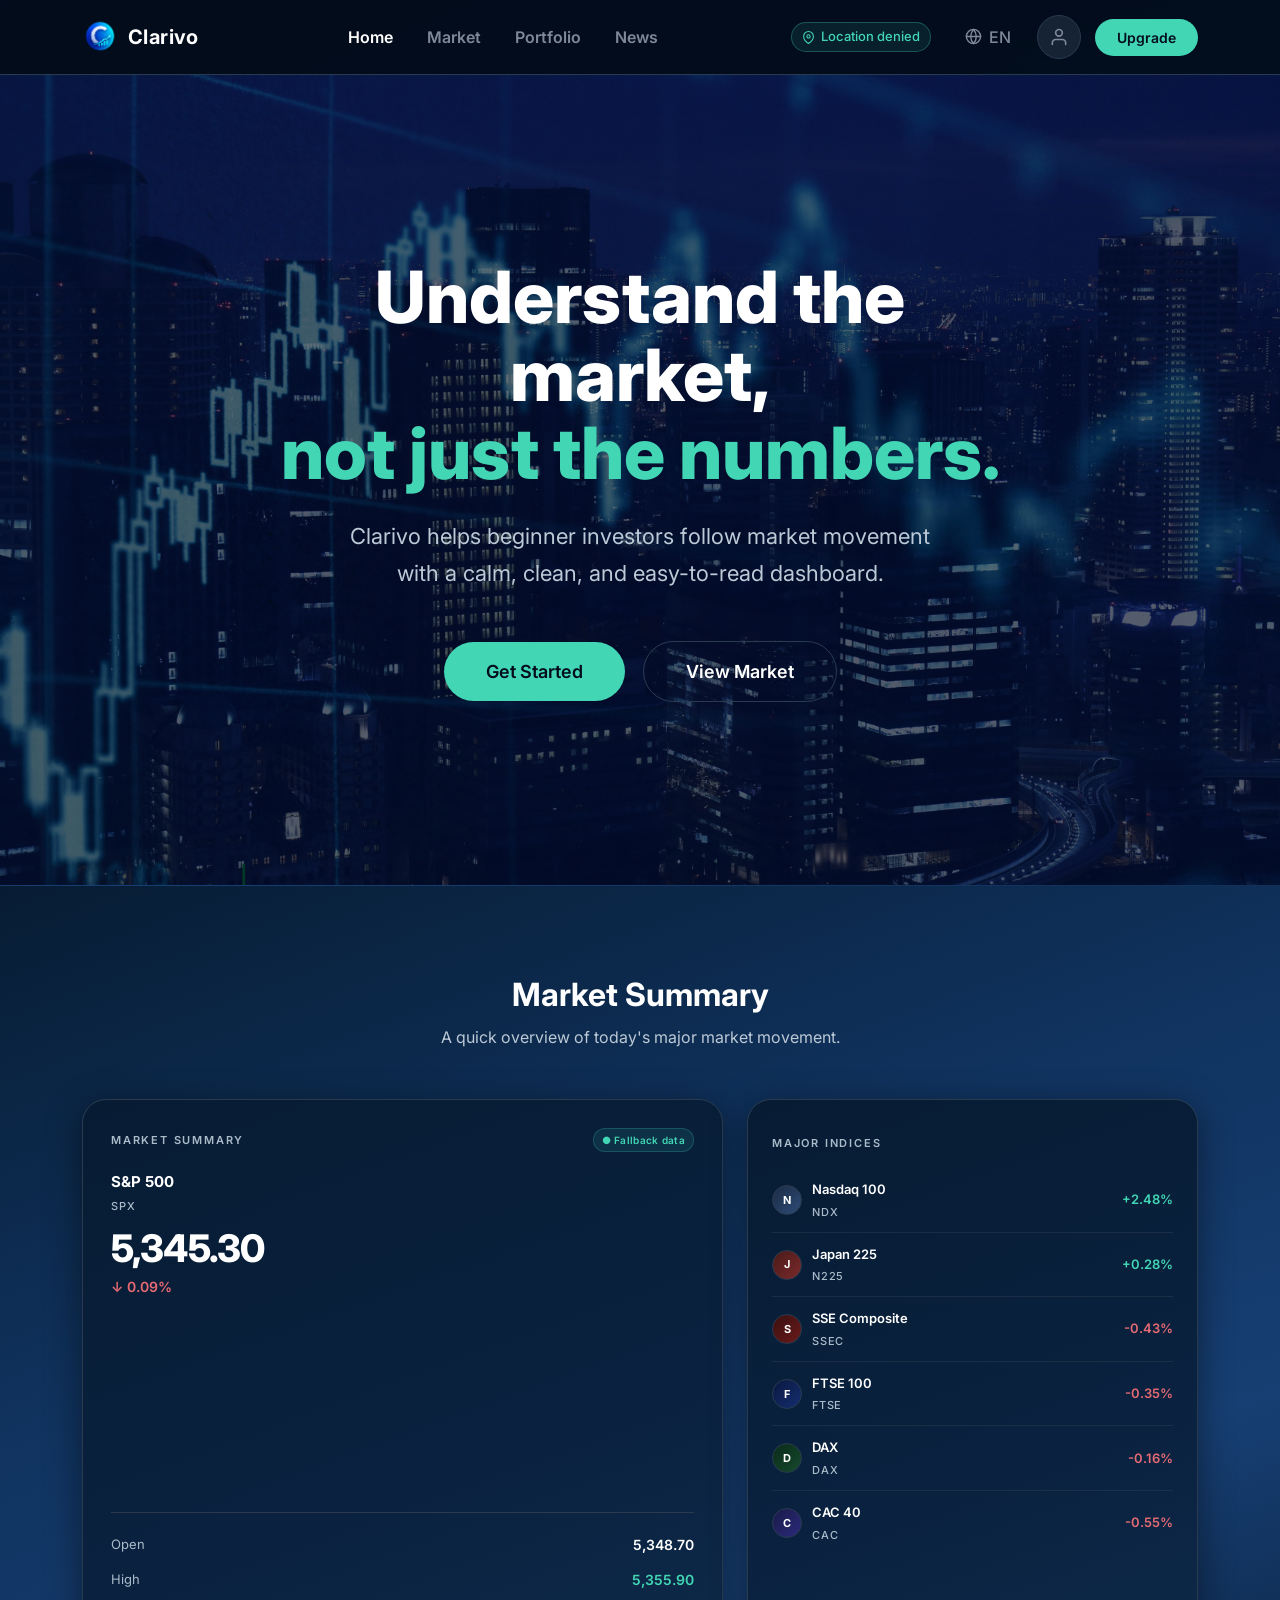
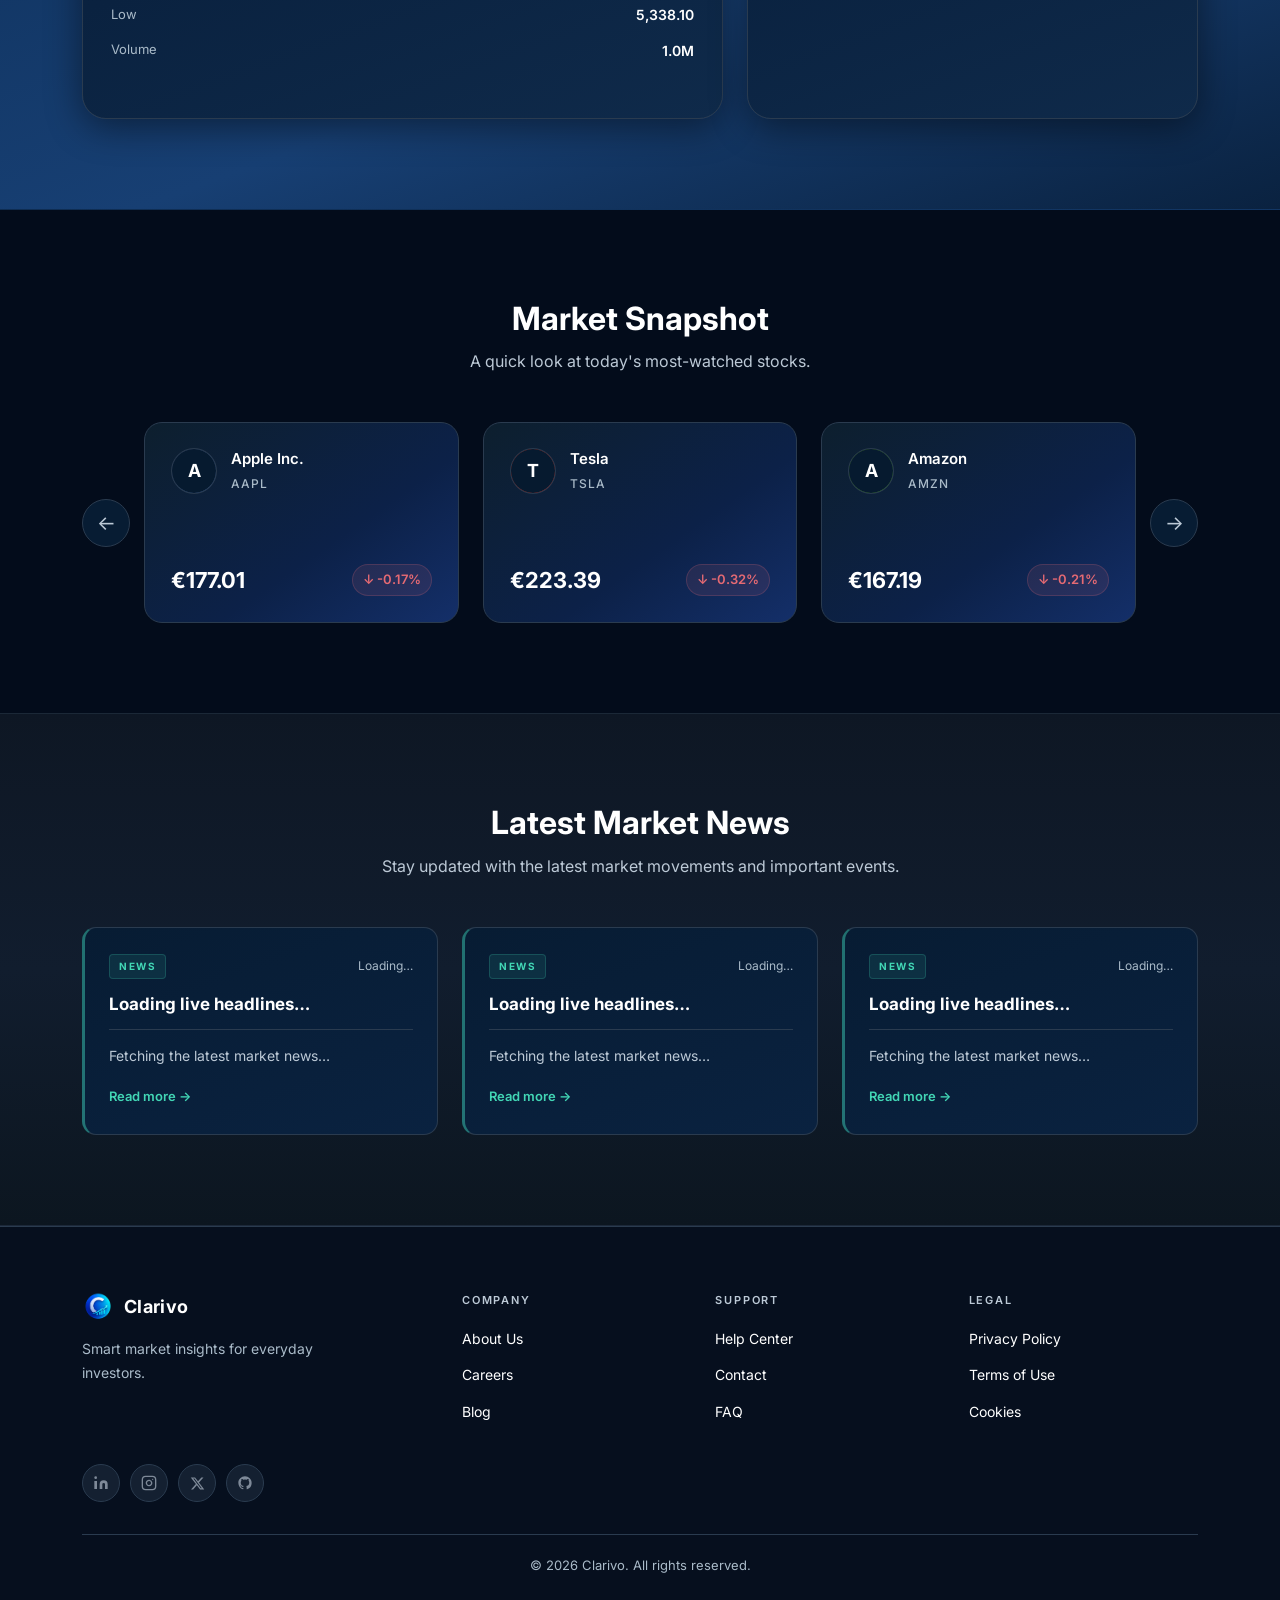
==== commit 30859644: "Update API key and fallback handling" ====
--- a/index.html
+++ b/index.html
@@ -421,6 +421,7 @@
     <script src="script.js"></script>
     <script src="config.example.js"></script>
     <script src="config.js"></script>
+    <script src="fallback-data.js"></script>
     <script src="stock-data-service.js"></script>
     <script src="libs/chart.min.js"></script>
     <script src="api.js"></script>
